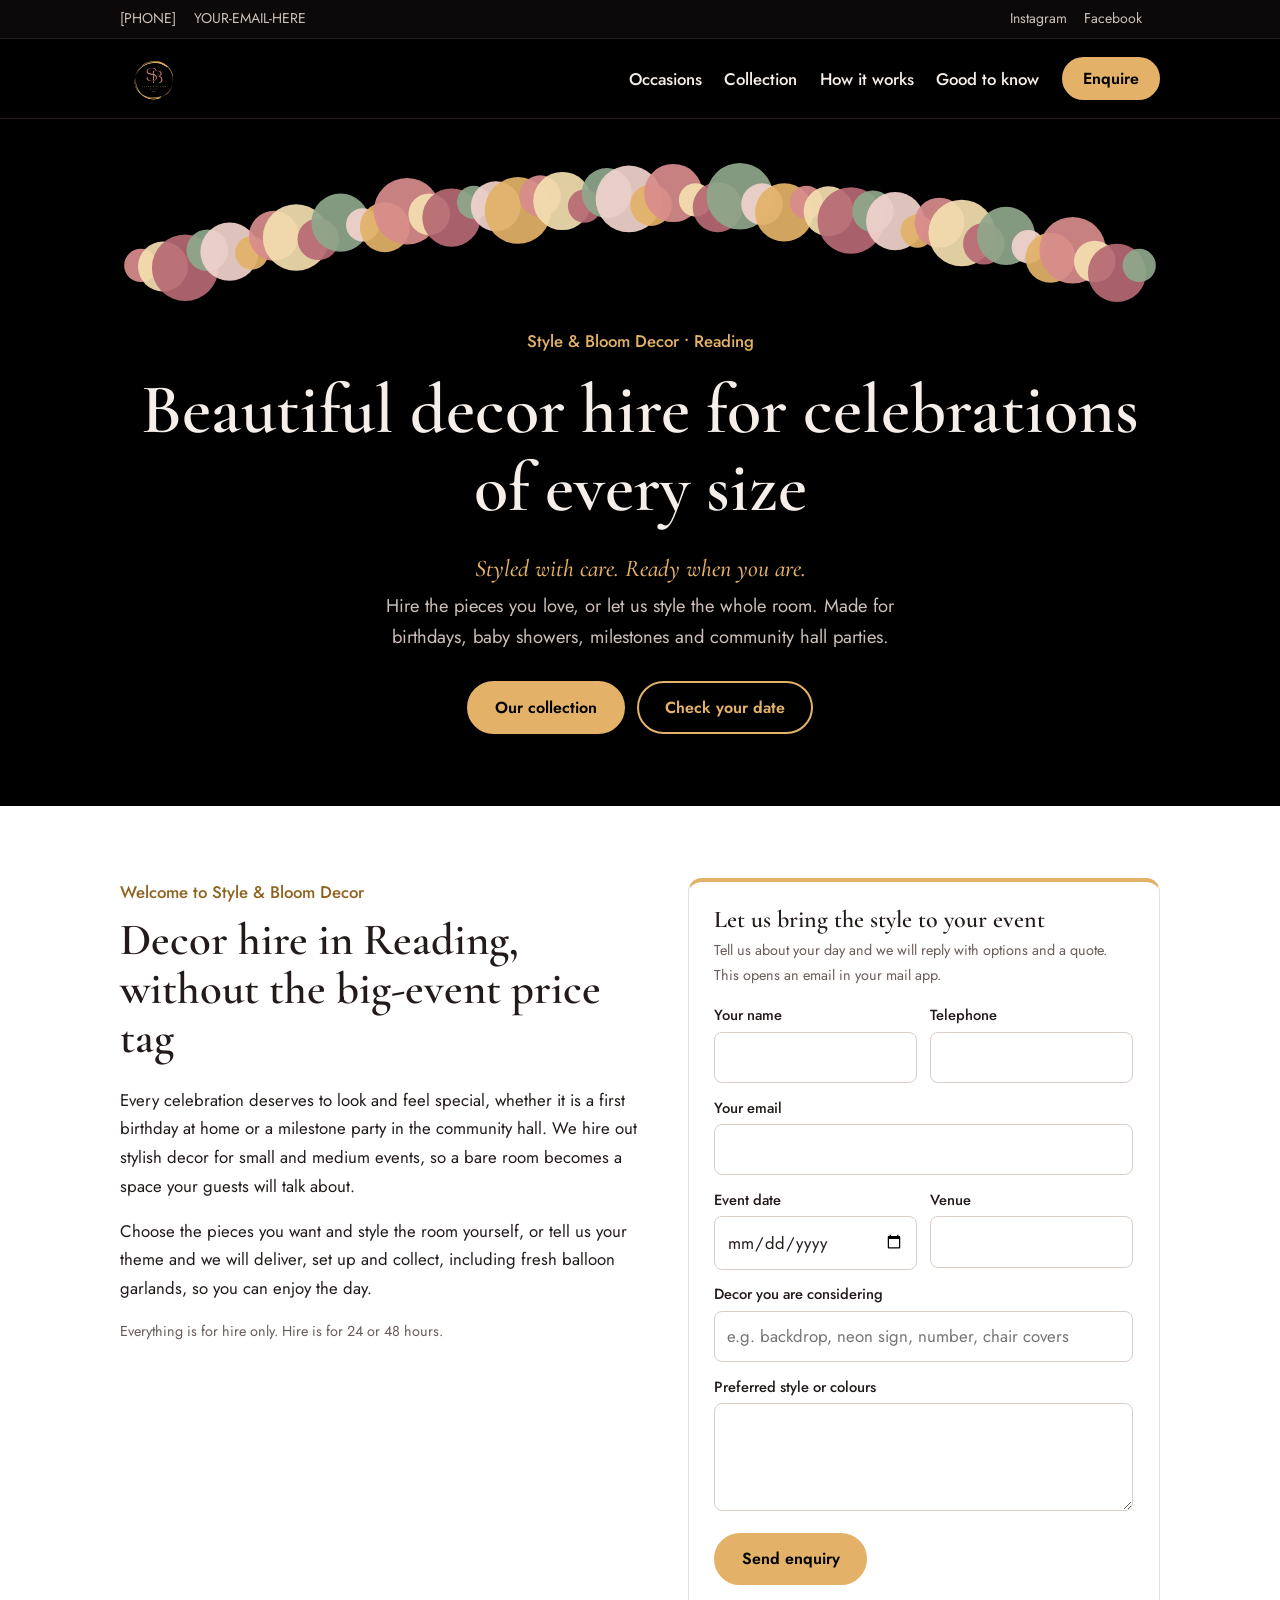
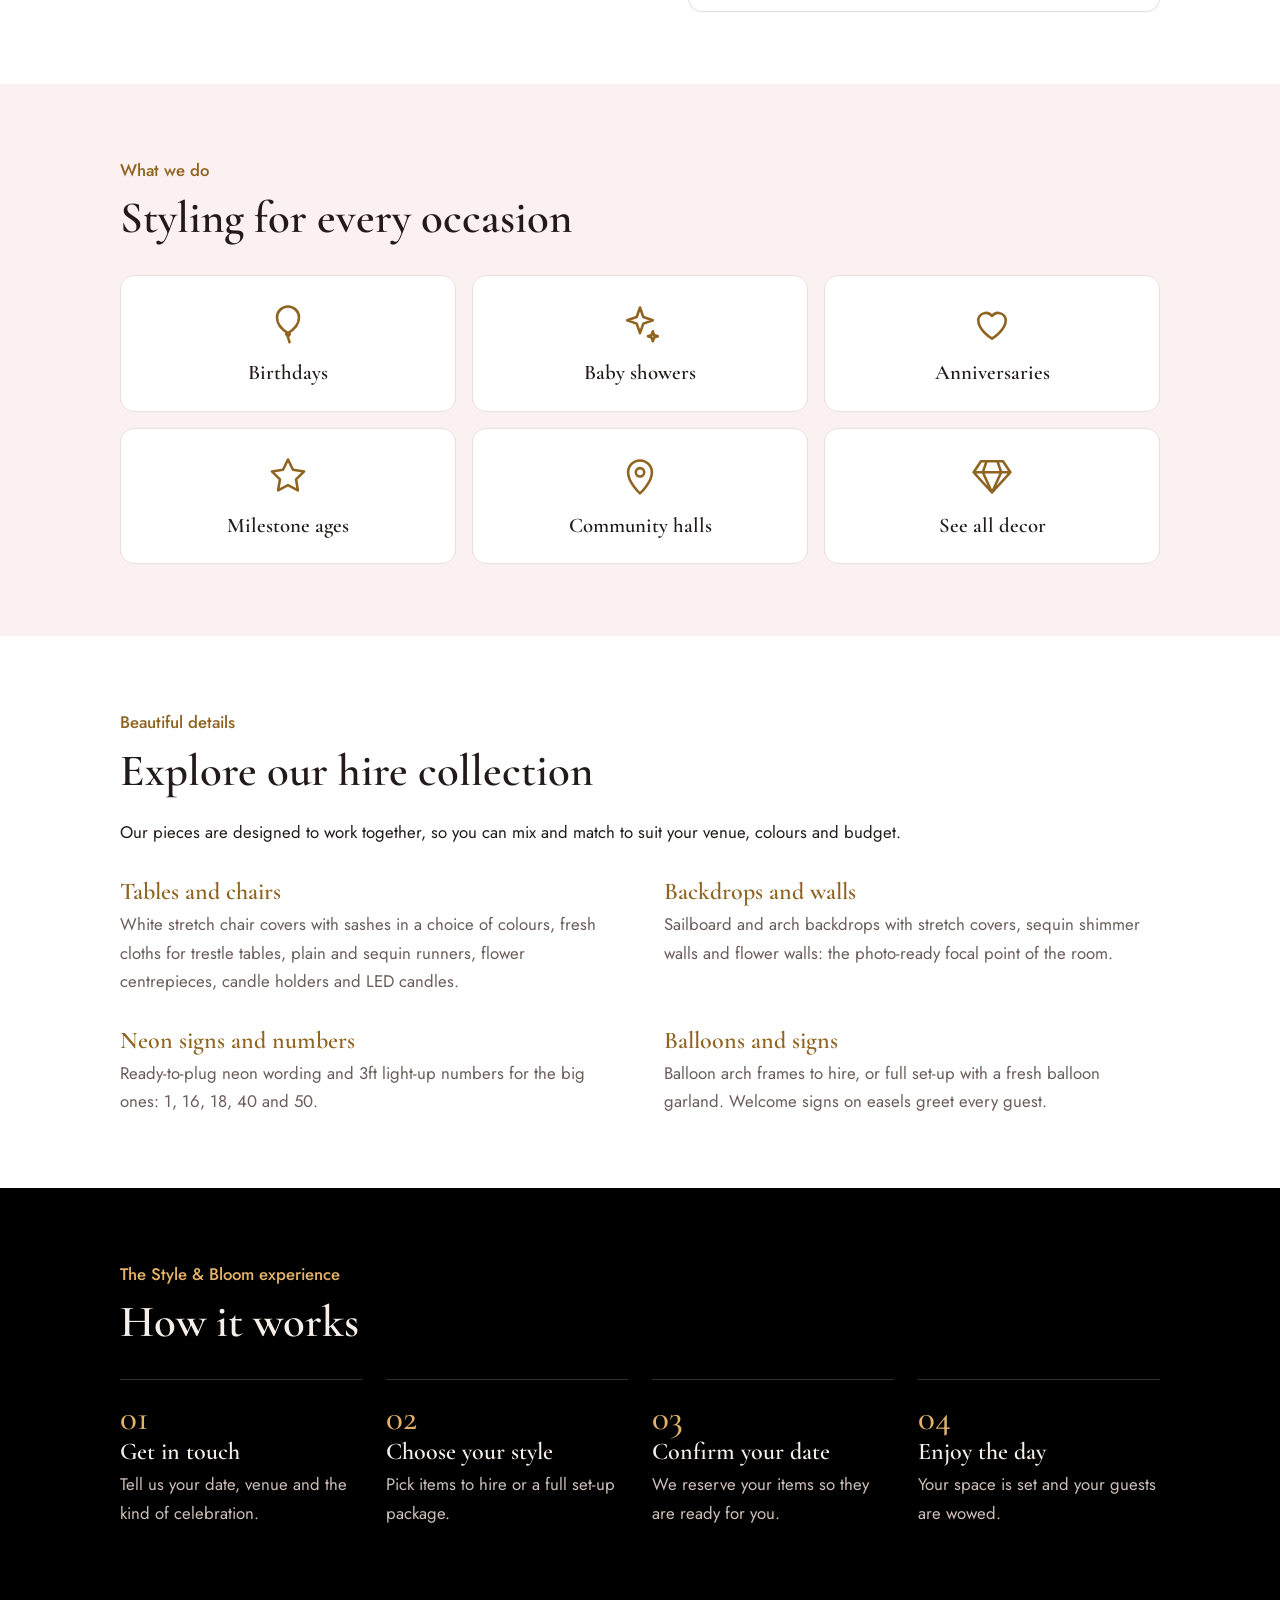
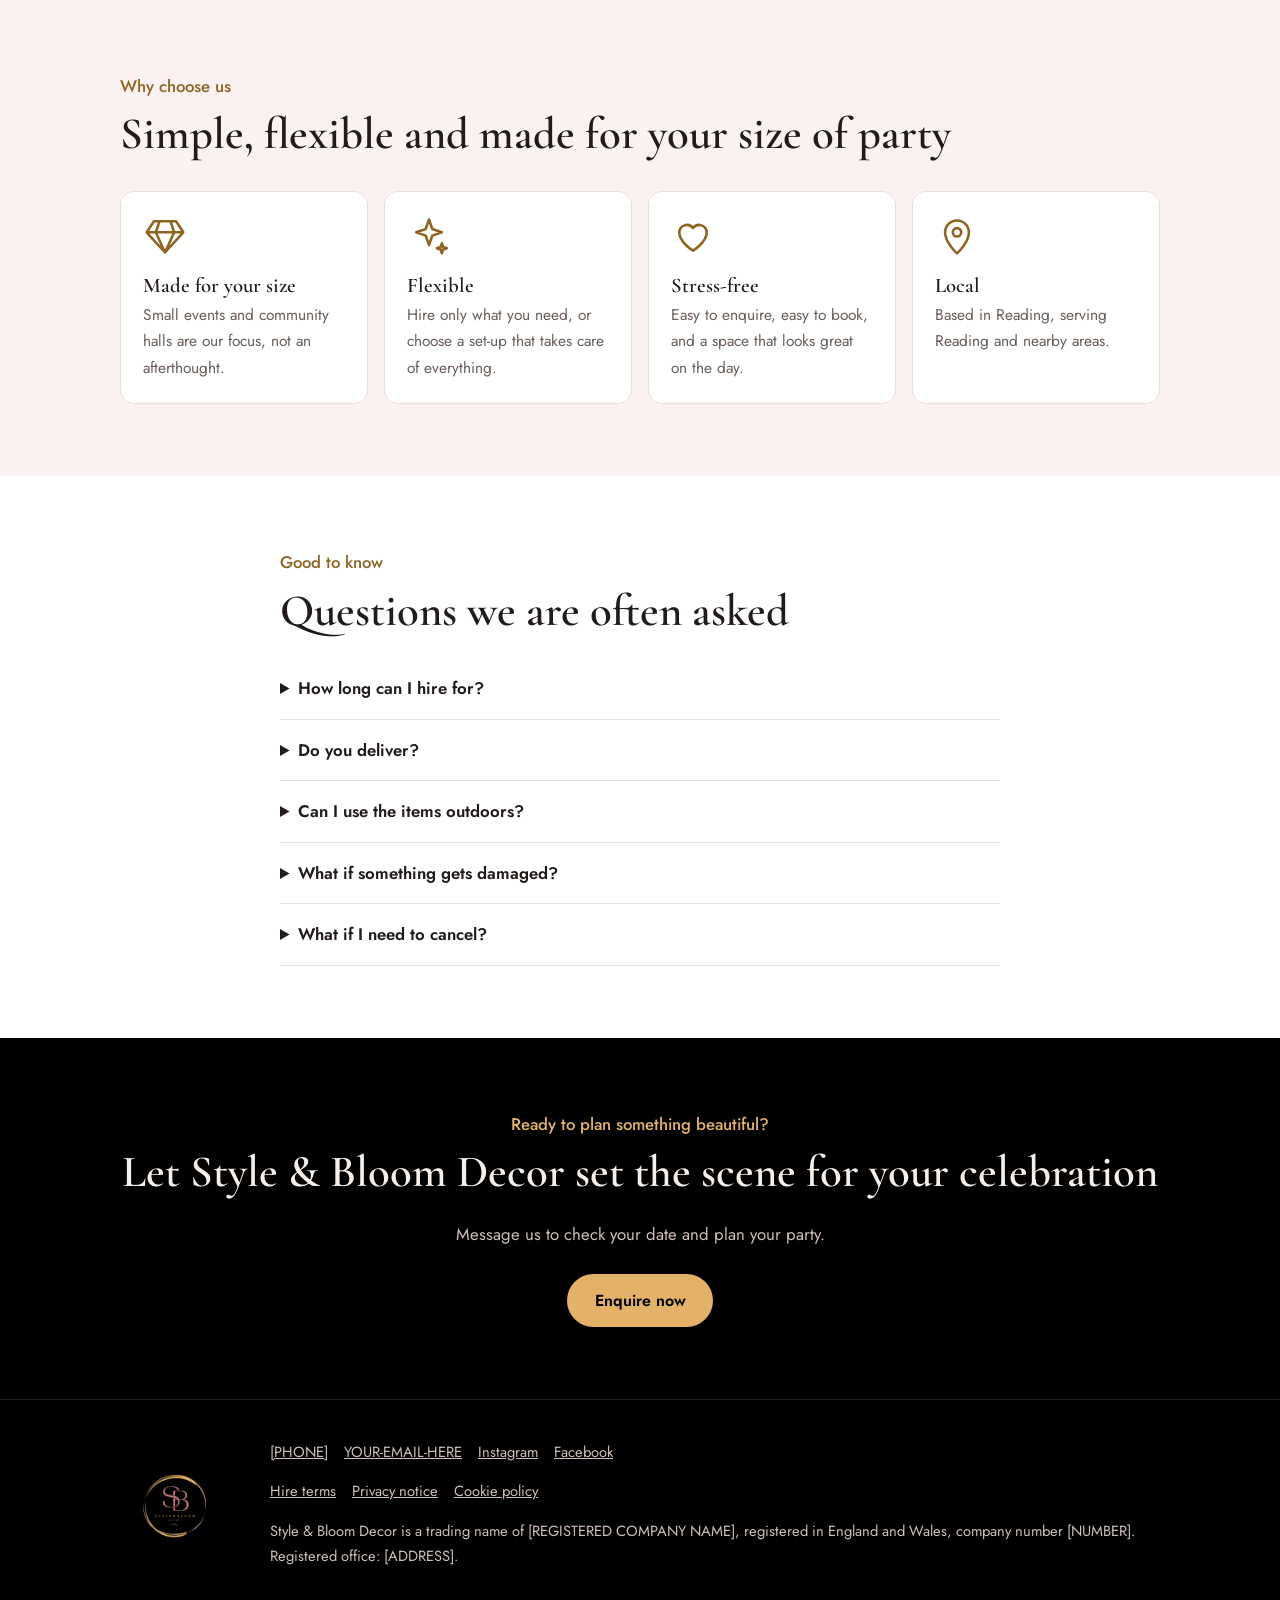
==== indexnew.html @ 62b99e7a "Add files via upload" ====
<!DOCTYPE html>
<html lang="en-GB">
<head>
<meta charset="utf-8">
<meta name="viewport" content="width=device-width, initial-scale=1">
<title>Style &amp; Bloom Decor | Party decor hire in Reading</title>
<meta name="description" content="Style &amp; Bloom Decor: party decor hire and full set-up for birthdays, baby showers, anniversaries, milestones and community hall parties in Reading and nearby.">
<meta property="og:title" content="Style &amp; Bloom Decor">
<meta property="og:image" content="logo.png">
<link rel="icon" type="image/png" href="[data-uri]">
<link rel="preconnect" href="https://fonts.googleapis.com">
<link rel="preconnect" href="https://fonts.gstatic.com" crossorigin>
<link href="https://fonts.googleapis.com/css2?family=Cormorant+Garamond:wght@500;600;700&family=Jost:wght@400;500;600&display=swap" rel="stylesheet">
<style>
:root{--logo:url([data-uri]);--black:#000;--gold:#e3b268;--gold-d:#8f6320;--rose:#d98c8c;--blush:#fbf1f0;--text:#231a1a;--muted:#6b5d5a;--line:#eadfd9;--cream-t:#f6eee8}
*{box-sizing:border-box}
html{scroll-behavior:smooth}
body{margin:0;background:#fff;color:var(--text);font:400 1.05rem/1.7 Jost,system-ui,-apple-system,"Segoe UI",sans-serif}
h1,h2,h3{font-family:"Cormorant Garamond",Georgia,serif;line-height:1.1;margin:0 0 .5em;font-weight:600}
h1{font-size:clamp(2.5rem,7vw,4.4rem)}h2{font-size:clamp(2rem,4.5vw,2.8rem)}h3{font-size:1.5rem}
p{margin:0 0 1em}a{color:inherit}
.wrap{max-width:1080px;margin:0 auto;padding:0 1.25rem}
section{padding:4.5rem 0}
.dark{background:var(--black);color:var(--cream-t)}
.dark p{color:#cdbfb8}
.blush{background:var(--blush)}
.eyebrow{display:block;color:var(--gold-d);font-weight:500;margin-bottom:.6rem}
.dark .eyebrow{color:var(--gold)}
.mark{display:block;background:var(--logo) center/contain no-repeat}
/* top bar and header */
.bar{background:#0b0909;color:#cdbfb8;font-size:.88rem;padding:.45rem 0;border-bottom:1px solid #241c1b}
.bar .wrap{display:flex;justify-content:space-between;gap:1rem;flex-wrap:wrap}
.bar a{text-decoration:none;margin-right:1.1rem}.bar a:hover{color:var(--gold)}
header.site{background:#000;position:sticky;top:0;z-index:20;border-bottom:1px solid #241c1b}
header.site .wrap{display:flex;justify-content:space-between;align-items:center;padding-top:.35rem;padding-bottom:.35rem}
.mark.sm{width:68px;height:68px}
nav{display:flex;align-items:center;gap:1.4rem}
nav a{color:var(--cream-t);text-decoration:none;font-weight:500}nav a:hover{color:var(--gold)}
.btn{display:inline-block;padding:.8rem 1.6rem;border-radius:999px;background:var(--gold);color:#000;font-weight:600;text-decoration:none;border:2px solid var(--gold);cursor:pointer;font:600 1rem Jost,sans-serif}
.btn.alt{background:transparent;color:var(--gold)}
.light .btn{background:#000;border-color:#000;color:var(--gold)}
nav .btn{padding:.5rem 1.2rem}
@media(max-width:820px){nav a:not(.btn){display:none}}
/* hero */
.hero{text-align:center;padding:2rem 0 4.5rem}
#garland{display:block;width:100%;height:auto;max-width:1080px;margin:0 auto}
.hero h1{max-width:15em;margin:1rem auto .4em}
.hero .tag{font:italic 500 1.5rem "Cormorant Garamond",serif;color:var(--gold);margin-bottom:.4rem}
.hero p.lead{max-width:36rem;margin:0 auto 1.8rem;font-size:1.15rem}
.btns{display:flex;gap:.8rem;justify-content:center;flex-wrap:wrap}
/* welcome + form */
.split{display:grid;grid-template-columns:1.1fr 1fr;gap:3rem;align-items:start}
.formcard{background:#fff;border:1px solid var(--line);border-top:4px solid var(--gold);border-radius:14px;padding:1.6rem}
.formcard h3{margin-bottom:.2em}
form{display:grid;gap:.8rem;grid-template-columns:1fr 1fr;margin-top:1rem}
form .full{grid-column:1/-1}
label{display:block;font-weight:500;font-size:.92rem;margin-bottom:.2rem}
input,select,textarea{width:100%;padding:.65rem .75rem;border:1px solid #d9cdc7;border-radius:8px;background:#fff;color:var(--text);font:inherit}
input:focus,select:focus,textarea:focus,.btn:focus-visible,summary:focus-visible,a:focus-visible{outline:3px solid var(--gold-d);outline-offset:2px}
.note{color:var(--muted);font-size:.9rem}
/* icon grids */
.icons{display:grid;grid-template-columns:repeat(3,1fr);gap:1rem;margin-top:2rem}
.tile{text-align:center;background:#fff;border:1px solid var(--line);border-radius:14px;padding:1.6rem 1rem;text-decoration:none}
.tile svg,.why svg{width:44px;height:44px;fill:none;stroke:var(--gold-d);stroke-width:1.4;stroke-linecap:round;stroke-linejoin:round;margin-bottom:.5rem}
.tile h3{margin:0;font-size:1.3rem}
.cols{display:grid;grid-template-columns:repeat(2,1fr);gap:2rem 3rem;margin-top:2rem}
.cols h3{color:var(--gold-d);margin-bottom:.2em}.cols p{margin:0;color:var(--muted)}
/* process */
.steps{list-style:none;margin:2rem 0 0;padding:0;display:grid;grid-template-columns:repeat(4,1fr);gap:1.5rem}
.steps li{border-top:1px solid #3a2e2c;padding-top:1rem}
.steps b{display:block;font:500 2.2rem "Cormorant Garamond",serif;color:var(--gold)}
.steps h3{color:var(--cream-t);margin-bottom:.2em}.steps p{margin:0}
/* why */
.whyg{display:grid;grid-template-columns:repeat(4,1fr);gap:1rem;margin-top:2rem}
.why{background:#fff;border:1px solid var(--line);border-radius:14px;padding:1.4rem}
.why h3{font-size:1.3rem;margin-bottom:.2em}.why p{margin:0;color:var(--muted);font-size:.97rem}
/* faq */
details{border-bottom:1px solid var(--line);padding:1rem 0}summary{font-weight:600;cursor:pointer}details p{margin:.6rem 0 0;color:var(--muted)}
/* cta + footer */
.cta{text-align:center}.cta p{max-width:34rem;margin:0 auto 1.6rem}
footer{background:#000;color:#cdbfb8;border-top:1px solid #241c1b;padding:2.5rem 0;font-size:.92rem}
footer .wrap{display:grid;grid-template-columns:auto 1fr;gap:1.5rem 2.5rem;align-items:center}
.mark.ft{width:110px;height:110px}
footer a{margin-right:1rem}
@media(max-width:860px){.split{grid-template-columns:1fr}.icons{grid-template-columns:1fr 1fr}.whyg,.steps{grid-template-columns:1fr 1fr}.cols{grid-template-columns:1fr}}
@media(max-width:520px){.icons,.whyg,.steps,form{grid-template-columns:1fr}footer .wrap{grid-template-columns:1fr}}
</style>
</head>
<body>
<svg width="0" height="0" style="position:absolute" aria-hidden="true"><defs>
<symbol id="i-balloon" viewBox="0 0 24 24"><path d="M12 2.5c-3.4 0-6 2.6-6 6 0 3.8 3 6.7 6 8.5 3-1.8 6-4.7 6-8.5 0-3.4-2.6-6-6-6z"/><path d="M11 17.5l1 1.5 1-1.5M12 19c0 1.2.8 2 .8 3"/></symbol>
<symbol id="i-heart" viewBox="0 0 24 24"><path d="M12 20s-7.5-4.5-7.5-10A4.2 4.2 0 0 1 12 7.6 4.2 4.2 0 0 1 19.5 10c0 5.5-7.5 10-7.5 10z"/></symbol>
<symbol id="i-star" viewBox="0 0 24 24"><path d="M12 3l2.7 5.6 6.1.9-4.4 4.3 1 6.1L12 17l-5.4 2.9 1-6.1-4.4-4.3 6.1-.9z"/></symbol>
<symbol id="i-spark" viewBox="0 0 24 24"><path d="M12 3l1.8 5.2L19 10l-5.2 1.8L12 17l-1.8-5.2L5 10l5.2-1.8zM19 16l.7 2 2 .7-2 .7-.7 2-.7-2-2-.7 2-.7z"/></symbol>
<symbol id="i-pin" viewBox="0 0 24 24"><path d="M12 21.5s-6.5-5.8-6.5-11.5a6.5 6.5 0 0 1 13 0c0 5.700-6.500 11.500-6.500 11.500z"/><circle cx="12" cy="10" r="2.3"/></symbol>
<symbol id="i-gem" viewBox="0 0 24 24"><path d="M6 4h12l4 6-10 11L2 10zM2 10h20M9 4l-2 6 5 11 5-11-2-6"/></symbol>
</defs></svg>

<div class="bar"><div class="wrap"><span><a href="tel:PHONE-HERE">[PHONE]</a><a href="mailto:YOUR-EMAIL-HERE">YOUR-EMAIL-HERE</a></span><span><a href="#">Instagram</a><a href="#">Facebook</a></span></div></div>
<header class="site"><div class="wrap">
<a class="mark sm" href="#" aria-label="Style &amp; Bloom Decor home"></a>
<nav><a href="#occasions">Occasions</a><a href="#collection">Collection</a><a href="#how">How it works</a><a href="#faq">Good to know</a><a class="btn" href="#enquire">Enquire</a></nav>
</div></header>

<main>
<section class="dark hero"><div class="wrap">
<svg id="garland" viewBox="0 0 1000 150" role="img" aria-label="A garland of balloons in rose, gold and sage"></svg>
<span class="eyebrow" style="margin-top:1.2rem">Style &amp; Bloom Decor &bull; Reading</span>
<h1>Beautiful decor hire for celebrations of every size</h1>
<p class="tag">Styled with care. Ready when you are.</p>
<p class="lead">Hire the pieces you love, or let us style the whole room. Made for birthdays, baby showers, milestones and community hall parties.</p>
<div class="btns"><a class="btn" href="#collection">Our collection</a><a class="btn alt" href="#enquire">Check your date</a></div>
</div></section>

<section><div class="wrap split">
<div>
<span class="eyebrow">Welcome to Style &amp; Bloom Decor</span>
<h2>Decor hire in Reading, without the big-event price tag</h2>
<p>Every celebration deserves to look and feel special, whether it is a first birthday at home or a milestone party in the community hall. We hire out stylish decor for small and medium events, so a bare room becomes a space your guests will talk about.</p>
<p>Choose the pieces you want and style the room yourself, or tell us your theme and we will deliver, set up and collect, including fresh balloon garlands, so you can enjoy the day.</p>
<p class="note">Everything is for hire only. Hire is for 24 or 48 hours.</p>
</div>
<div class="formcard" id="enquire">
<h3>Let us bring the style to your event</h3>
<p class="note" style="margin:0">Tell us about your day and we will reply with options and a quote. This opens an email in your mail app.</p>
<form id="enq">
<div><label for="name">Your name</label><input id="name" required autocomplete="name"></div>
<div><label for="phone">Telephone</label><input id="phone" type="tel" autocomplete="tel"></div>
<div class="full"><label for="mail">Your email</label><input id="mail" type="email" autocomplete="email"></div>
<div><label for="date">Event date</label><input id="date" type="date" required></div>
<div><label for="venue">Venue</label><input id="venue" required></div>
<div class="full"><label for="decor">Decor you are considering</label><input id="decor" placeholder="e.g. backdrop, neon sign, number, chair covers"></div>
<div class="full"><label for="msg">Preferred style or colours</label><textarea id="msg" rows="3"></textarea></div>
<div class="full"><button class="btn" type="submit">Send enquiry</button></div>
</form>
</div>
</div></section>

<section class="blush" id="occasions"><div class="wrap">
<span class="eyebrow">What we do</span>
<h2>Styling for every occasion</h2>
<div class="icons">
<div class="tile"><svg><use href="#i-balloon"/></svg><h3>Birthdays</h3></div>
<div class="tile"><svg><use href="#i-spark"/></svg><h3>Baby showers</h3></div>
<div class="tile"><svg><use href="#i-heart"/></svg><h3>Anniversaries</h3></div>
<div class="tile"><svg><use href="#i-star"/></svg><h3>Milestone ages</h3></div>
<div class="tile"><svg><use href="#i-pin"/></svg><h3>Community halls</h3></div>
<a class="tile" href="#collection"><svg><use href="#i-gem"/></svg><h3>See all decor</h3></a>
</div>
</div></section>

<section id="collection"><div class="wrap">
<span class="eyebrow">Beautiful details</span>
<h2>Explore our hire collection</h2>
<p>Our pieces are designed to work together, so you can mix and match to suit your venue, colours and budget.</p>
<div class="cols">
<div><h3>Tables and chairs</h3><p>White stretch chair covers with sashes in a choice of colours, fresh cloths for trestle tables, plain and sequin runners, flower centrepieces, candle holders and LED candles.</p></div>
<div><h3>Backdrops and walls</h3><p>Sailboard and arch backdrops with stretch covers, sequin shimmer walls and flower walls: the photo-ready focal point of the room.</p></div>
<div><h3>Neon signs and numbers</h3><p>Ready-to-plug neon wording and 3ft light-up numbers for the big ones: 1, 16, 18, 40 and 50.</p></div>
<div><h3>Balloons and signs</h3><p>Balloon arch frames to hire, or full set-up with a fresh balloon garland. Welcome signs on easels greet every guest.</p></div>
</div>
</div></section>

<section class="dark" id="how"><div class="wrap">
<span class="eyebrow">The Style &amp; Bloom experience</span>
<h2>How it works</h2>
<ol class="steps">
<li><b>01</b><h3>Get in touch</h3><p>Tell us your date, venue and the kind of celebration.</p></li>
<li><b>02</b><h3>Choose your style</h3><p>Pick items to hire or a full set-up package.</p></li>
<li><b>03</b><h3>Confirm your date</h3><p>We reserve your items so they are ready for you.</p></li>
<li><b>04</b><h3>Enjoy the day</h3><p>Your space is set and your guests are wowed.</p></li>
</ol>
</div></section>

<!-- GALLERY: add your photos to the repository (for example images/setup1.jpg) then remove these comment marks.
<section id="gallery"><div class="wrap"><span class="eyebrow">Our work</span><h2>Recent setups</h2>
<div class="icons"><img src="images/setup1.jpg" alt="Describe the setup"><img src="images/setup2.jpg" alt="Describe the setup"><img src="images/setup3.jpg" alt="Describe the setup"></div></div></section>
-->

<section class="blush"><div class="wrap">
<span class="eyebrow">Why choose us</span>
<h2>Simple, flexible and made for your size of party</h2>
<div class="whyg">
<div class="why"><svg><use href="#i-gem"/></svg><h3>Made for your size</h3><p>Small events and community halls are our focus, not an afterthought.</p></div>
<div class="why"><svg><use href="#i-spark"/></svg><h3>Flexible</h3><p>Hire only what you need, or choose a set-up that takes care of everything.</p></div>
<div class="why"><svg><use href="#i-heart"/></svg><h3>Stress-free</h3><p>Easy to enquire, easy to book, and a space that looks great on the day.</p></div>
<div class="why"><svg><use href="#i-pin"/></svg><h3>Local</h3><p>Based in Reading, serving Reading and nearby areas.</p></div>
</div>
</div></section>

<section id="faq"><div class="wrap" style="max-width:760px">
<span class="eyebrow">Good to know</span>
<h2>Questions we are often asked</h2>
<details><summary>How long can I hire for?</summary><p>Hire is for 24 or 48 hours. Your quote shows the exact collection and return times.</p></details>
<details><summary>Do you deliver?</summary><p>Yes, in Reading and nearby areas. A delivery fee applies and is shown in your quote.</p></details>
<details><summary>Can I use the items outdoors?</summary><p>Only if we have agreed it in writing. Electrical items such as neon signs and light-up numbers are for indoor use.</p></details>
<details><summary>What if something gets damaged?</summary><p>Normal wear and tear is fine. We take a refundable deposit and check everything when it comes back.</p></details>
<details><summary>What if I need to cancel?</summary><p>Our hire agreement sets out the charges, which depend on how far ahead of your event you cancel.</p></details>
</div></section>

<section class="dark cta"><div class="wrap">
<span class="eyebrow">Ready to plan something beautiful?</span>
<h2>Let Style &amp; Bloom Decor set the scene for your celebration</h2>
<p>Message us to check your date and plan your party.</p>
<a class="btn" href="#enquire">Enquire now</a>
</div></section>
</main>

<footer><div class="wrap">
<div class="mark ft" role="img" aria-label="Style &amp; Bloom Decor logo"></div>
<div>
<p><a href="tel:PHONE-HERE">[PHONE]</a><a href="mailto:YOUR-EMAIL-HERE">YOUR-EMAIL-HERE</a><a href="#">Instagram</a><a href="#">Facebook</a></p>
<p><a href="#">Hire terms</a><a href="#">Privacy notice</a><a href="#">Cookie policy</a></p>
<p style="margin:0">Style &amp; Bloom Decor is a trading name of [REGISTERED COMPANY NAME], registered in England and Wales, company number [NUMBER]. Registered office: [ADDRESS].</p>
</div>
</div></footer>

<script>
// 1. Replace this with your business email address.
var EMAIL = "YOUR-EMAIL-HERE";
// 2. Balloon garland in the logo's rose and gold.
(function(){
  var svg=document.getElementById("garland"),ns="http://www.w3.org/2000/svg";
  var cols=["#d98c8c","#e3b268","#f1d3cc","#8fa88b","#b76a74","#f3dfb0"],n=46,i,c,x,y,r;
  for(i=0;i<n;i++){
    x=20+i*(960/(n-1)); y=110-Math.sin(i/(n-1)*Math.PI)*70; r=16+((i*7)%5)*4;
    c=document.createElementNS(ns,"circle");
    c.setAttribute("cx",x);c.setAttribute("cy",y+((i%3)*6));c.setAttribute("r",r);
    c.setAttribute("fill",cols[(i*5)%cols.length]);c.setAttribute("opacity",".92");
    svg.appendChild(c);
  }
})();
// 3. Enquiry form opens the visitor's email app with the details filled in.
document.getElementById("enq").addEventListener("submit",function(e){
  e.preventDefault();
  var v=function(id){return document.getElementById(id).value.trim();};
  var body="Name: "+v("name")+"\nTelephone: "+v("phone")+"\nEmail: "+v("mail")+"\nEvent date: "+v("date")+"\nVenue: "+v("venue")+"\nDecor considering: "+v("decor")+"\n\nStyle / colours: "+v("msg");
  window.location.href="mailto:"+EMAIL+"?subject="+encodeURIComponent("Enquiry for "+v("date")+" from "+v("name"))+"&body="+encodeURIComponent(body);
});
</script>
</body>
</html>
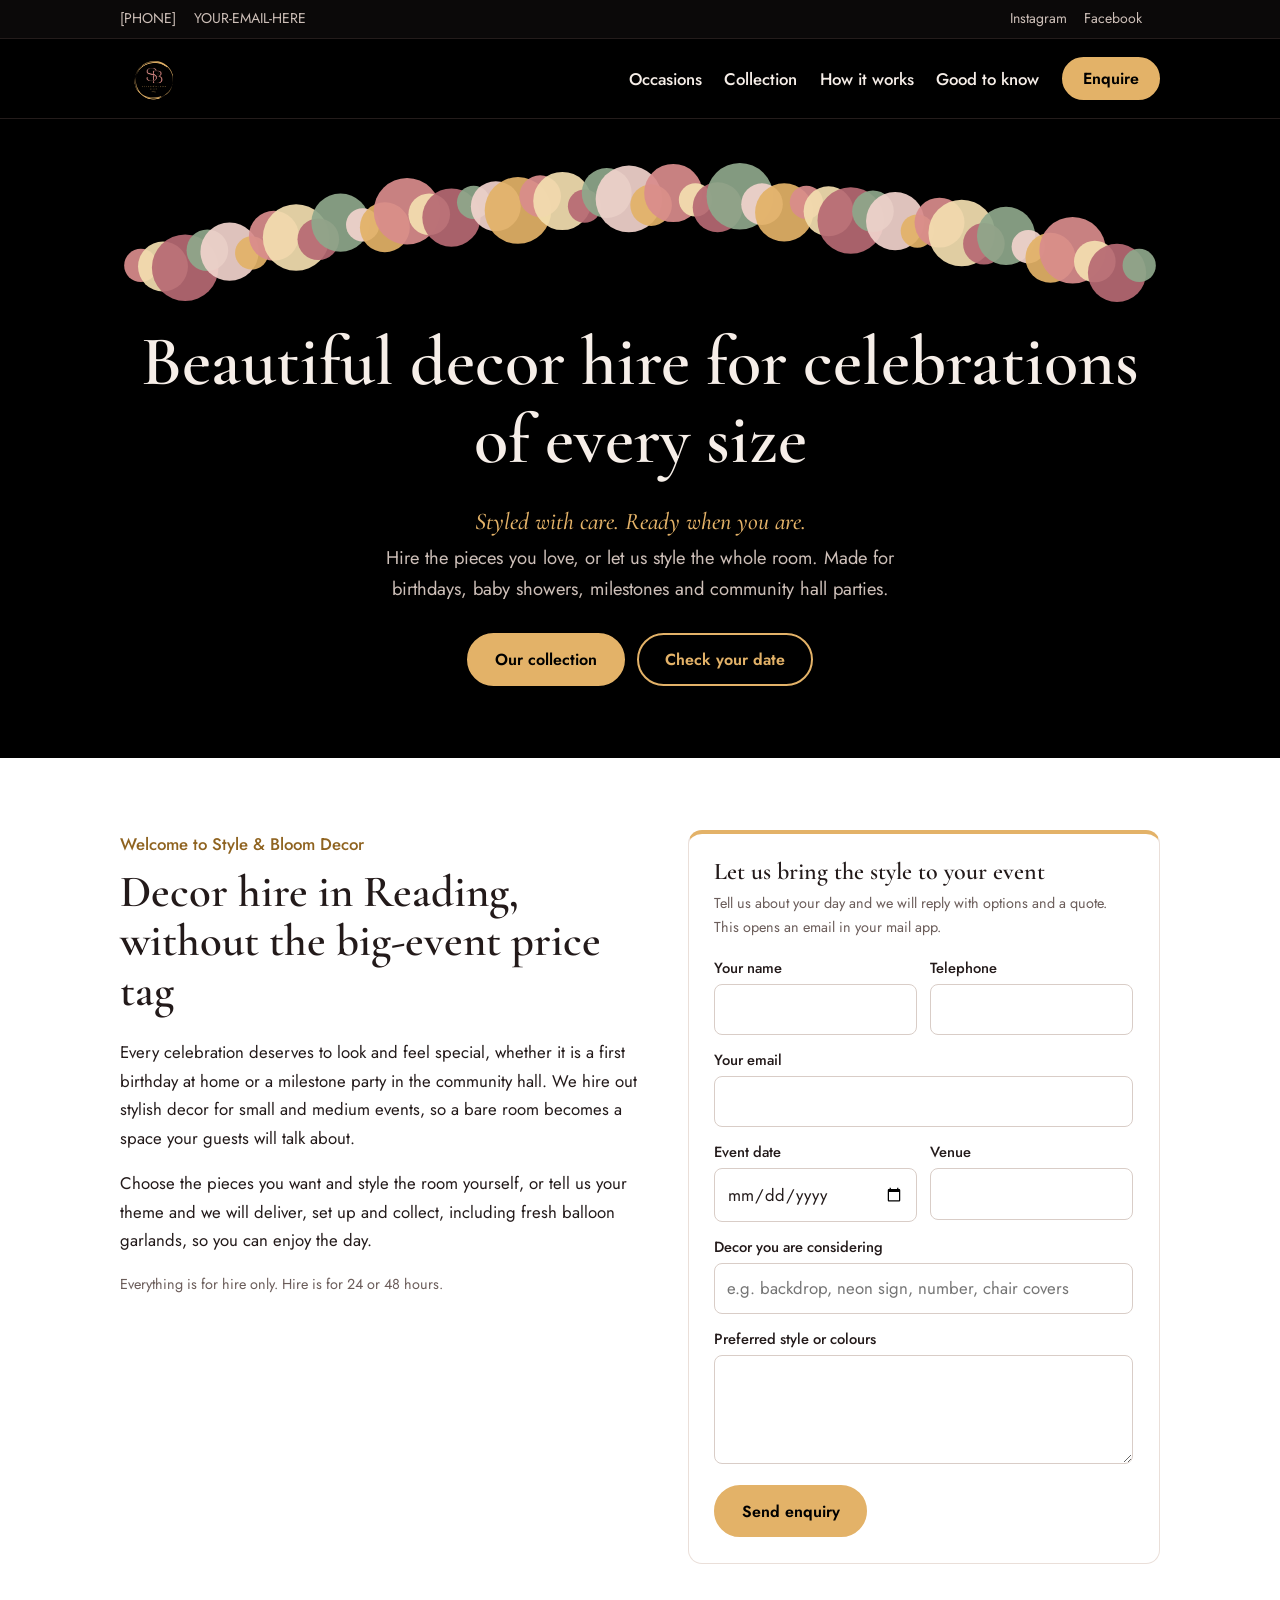
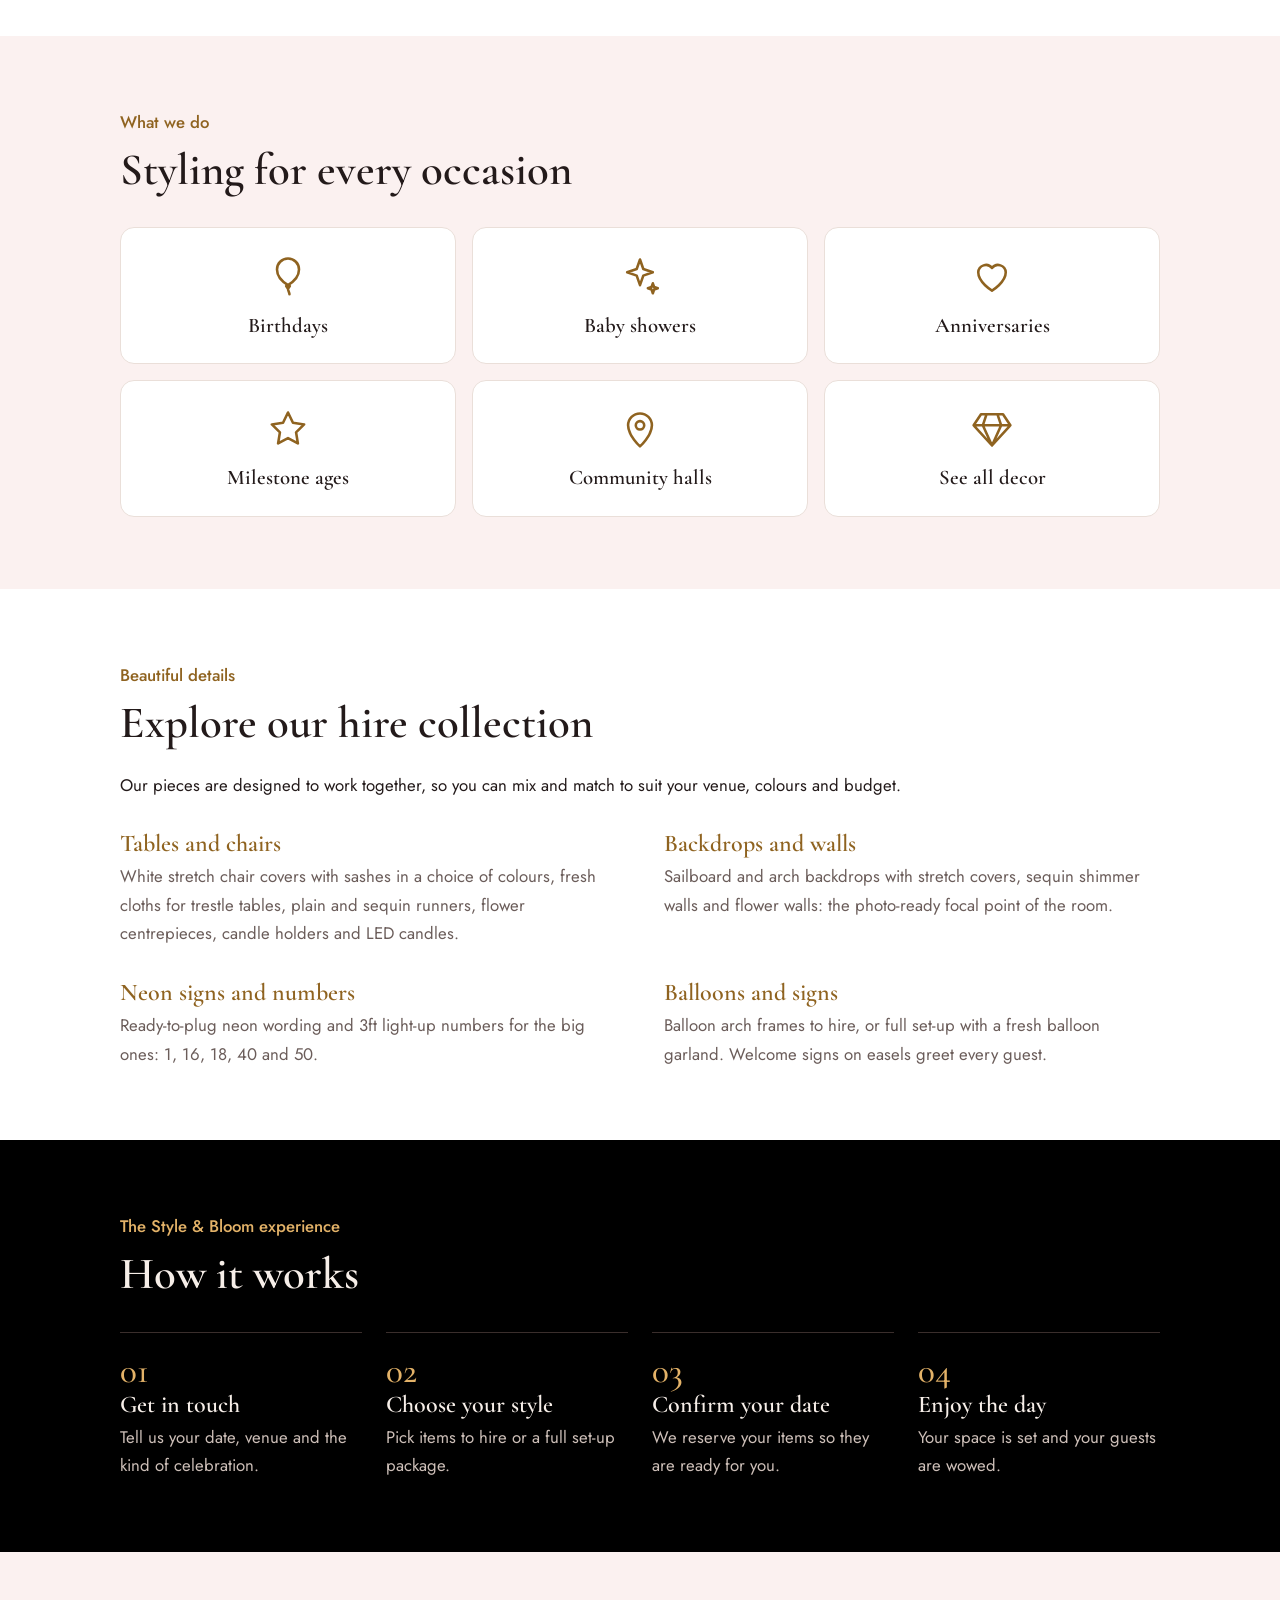
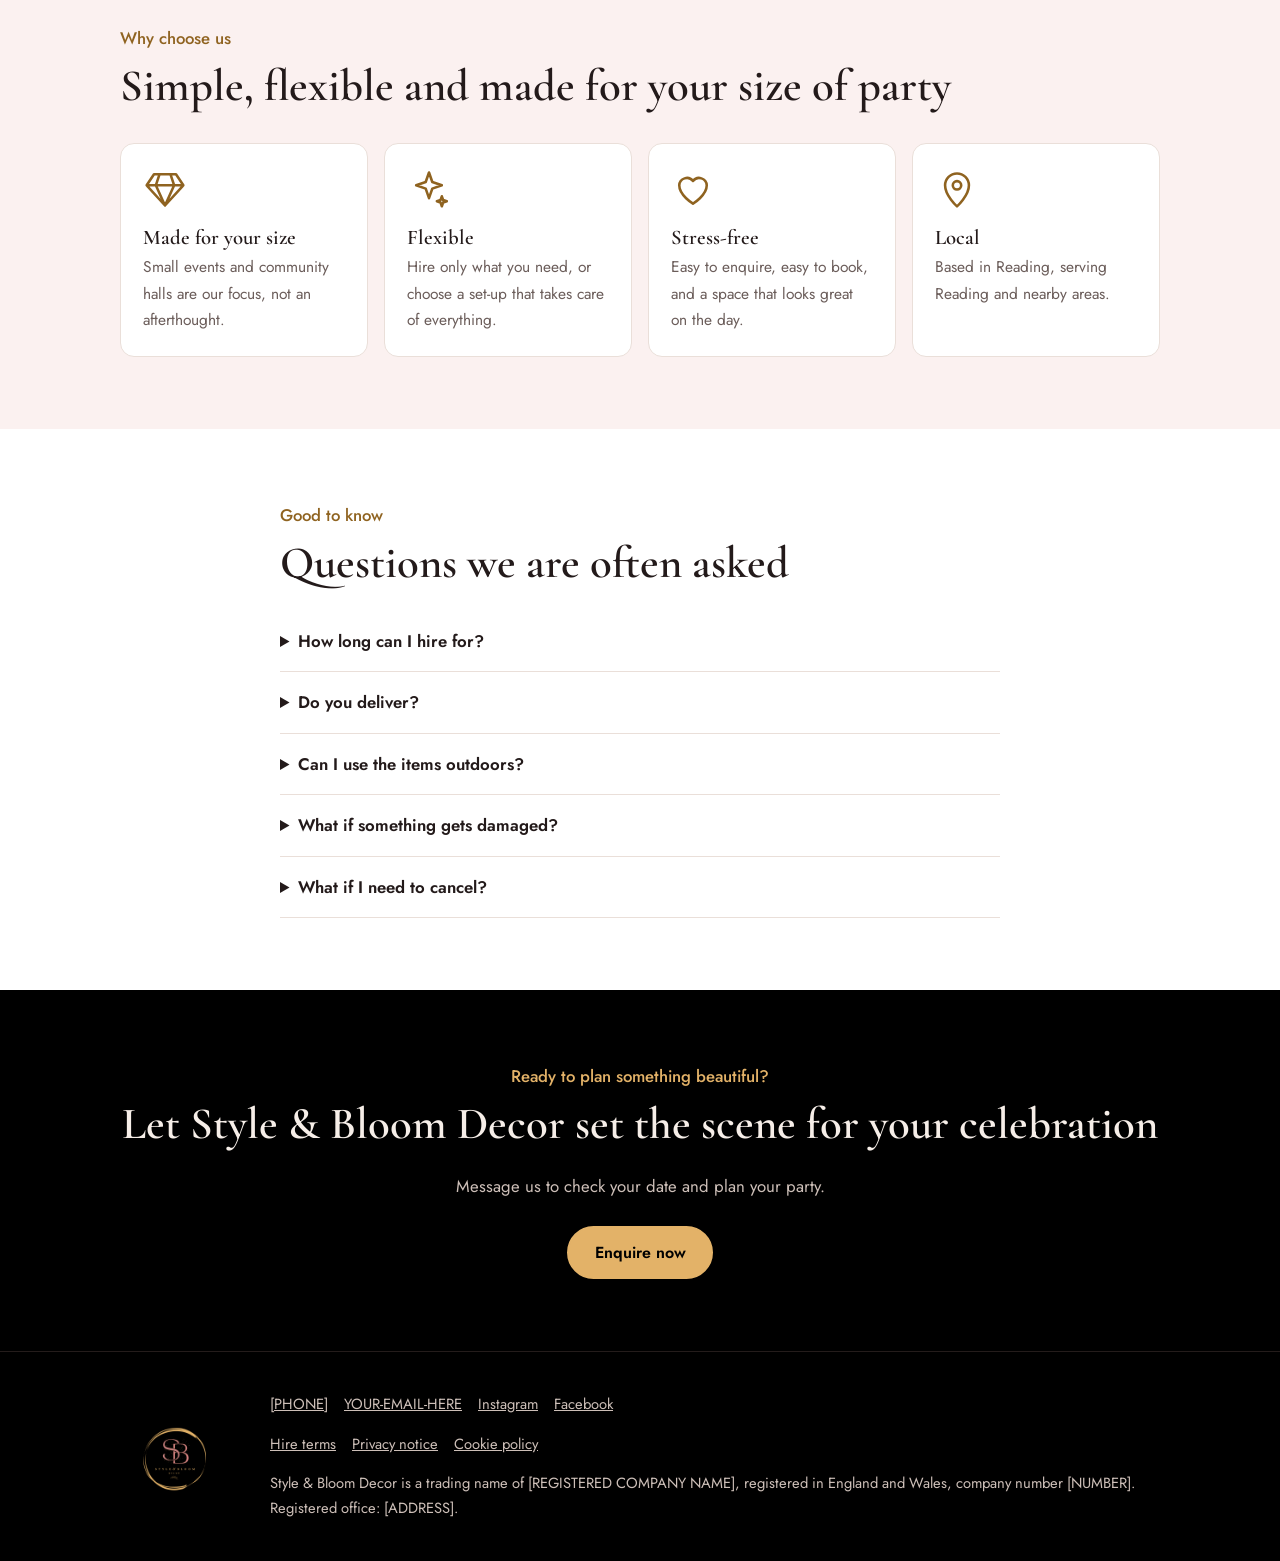
==== commit c1bd4c5c: "Update indexnew.html" ====
--- a/indexnew.html
+++ b/indexnew.html
@@ -105,7 +105,7 @@
 <main>
 <section class="dark hero"><div class="wrap">
 <svg id="garland" viewBox="0 0 1000 150" role="img" aria-label="A garland of balloons in rose, gold and sage"></svg>
-<span class="eyebrow" style="margin-top:1.2rem">Style &amp; Bloom Decor &bull; Reading</span>
+<title>Style &amp; Bloom Decor | Party decor hire in Reading</title>
 <h1>Beautiful decor hire for celebrations of every size</h1>
 <p class="tag">Styled with care. Ready when you are.</p>
 <p class="lead">Hire the pieces you love, or let us style the whole room. Made for birthdays, baby showers, milestones and community hall parties.</p>
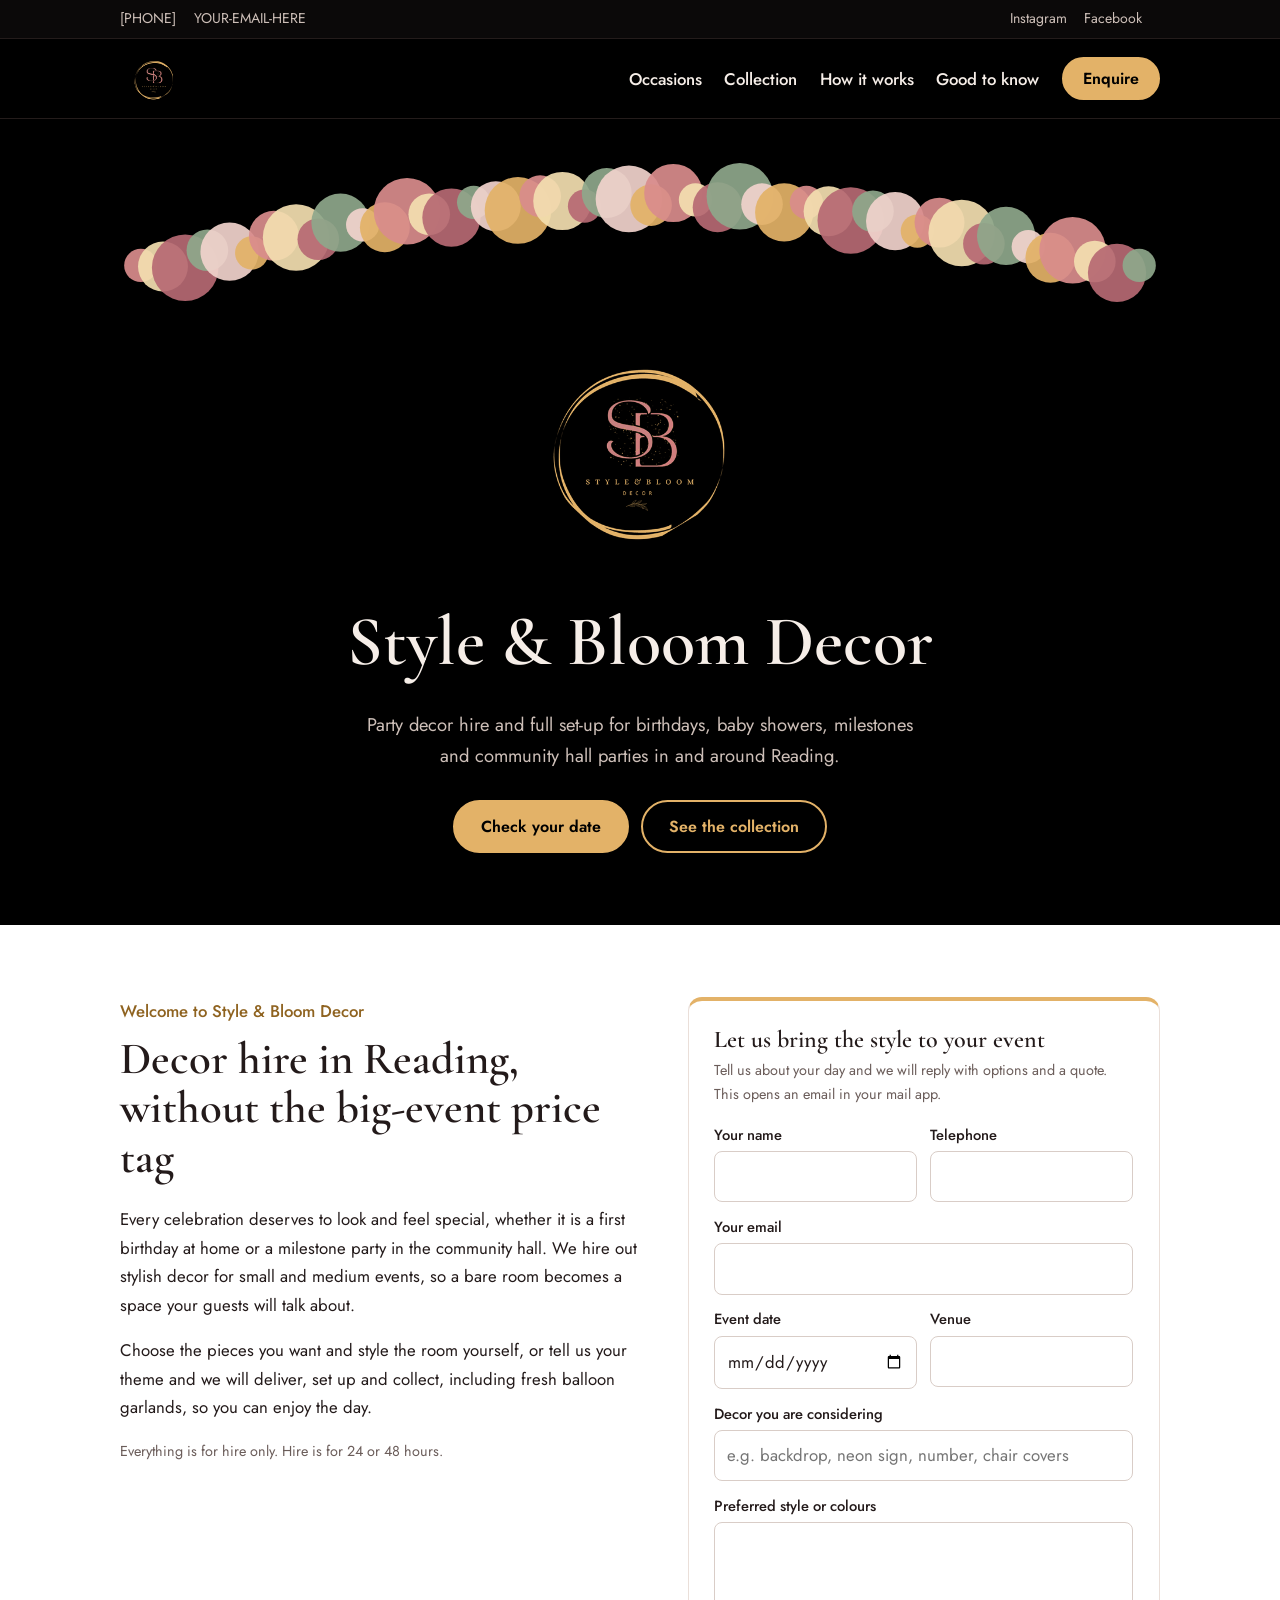
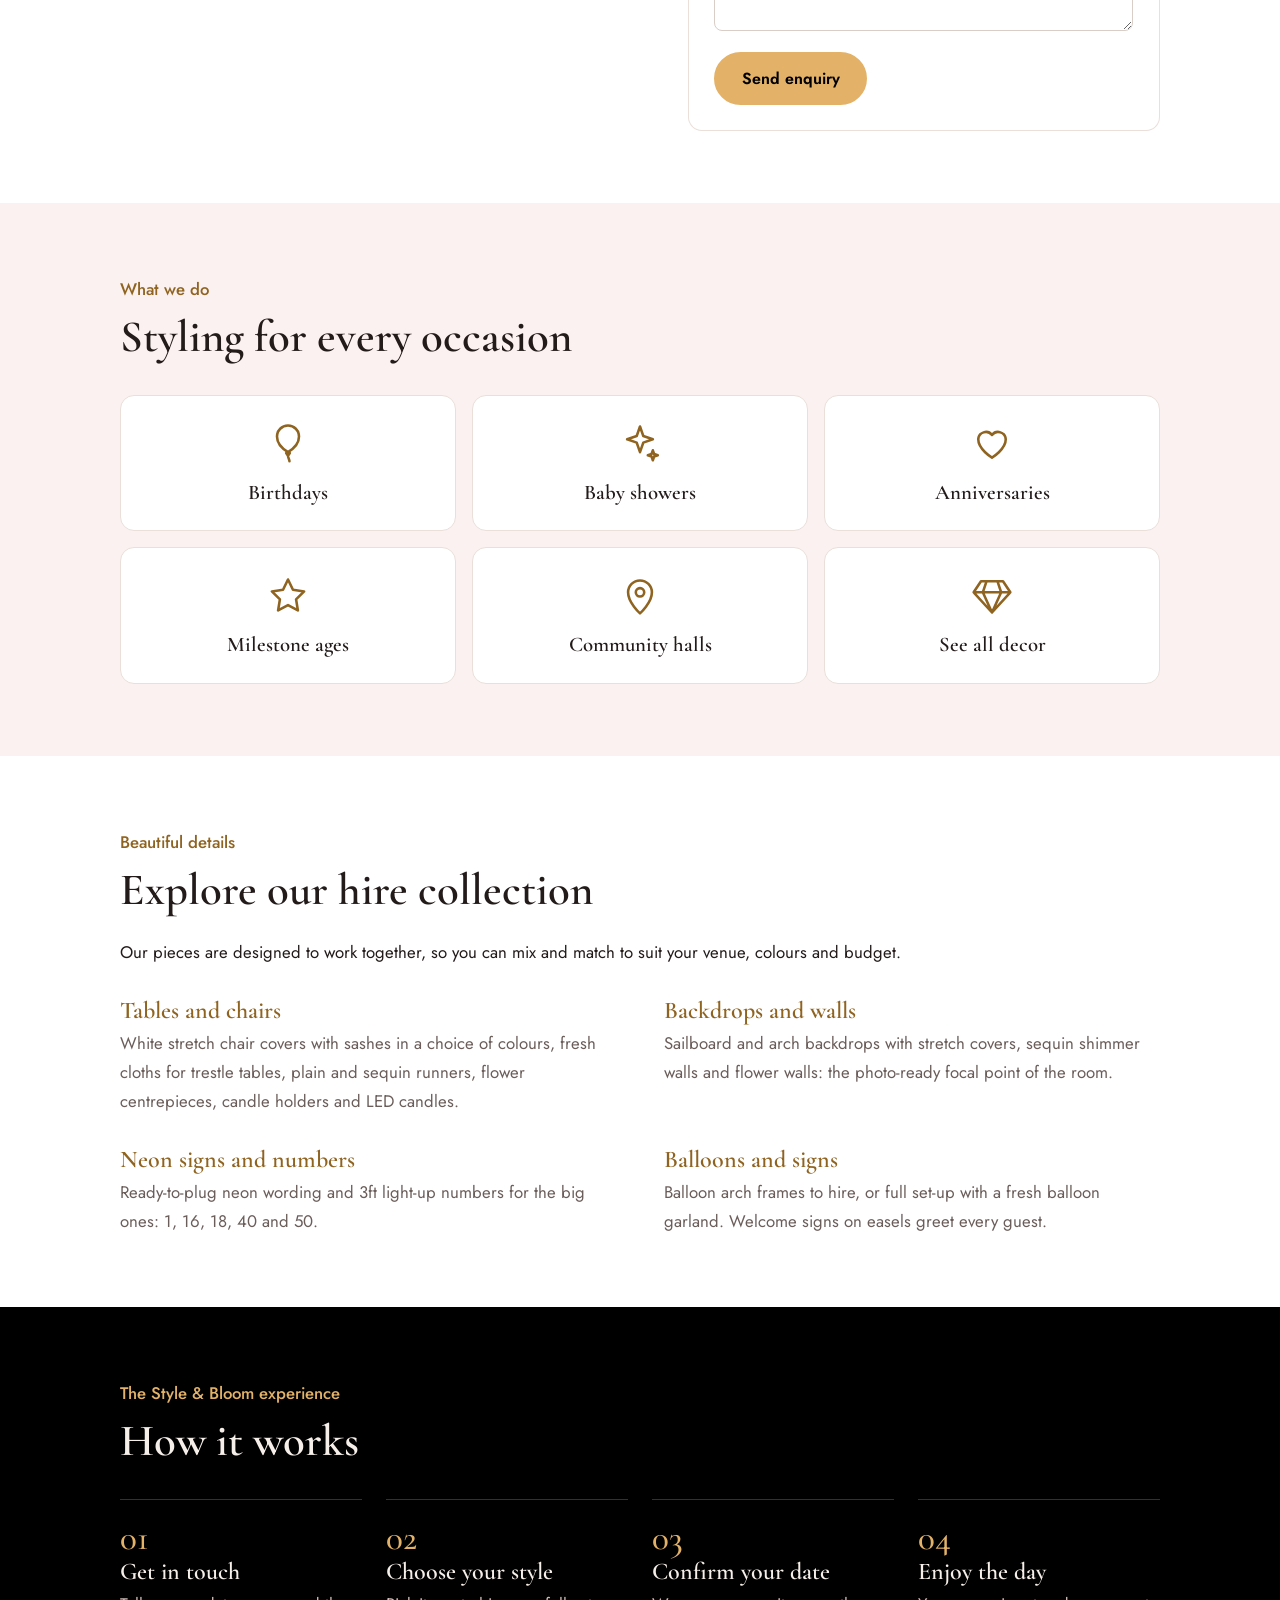
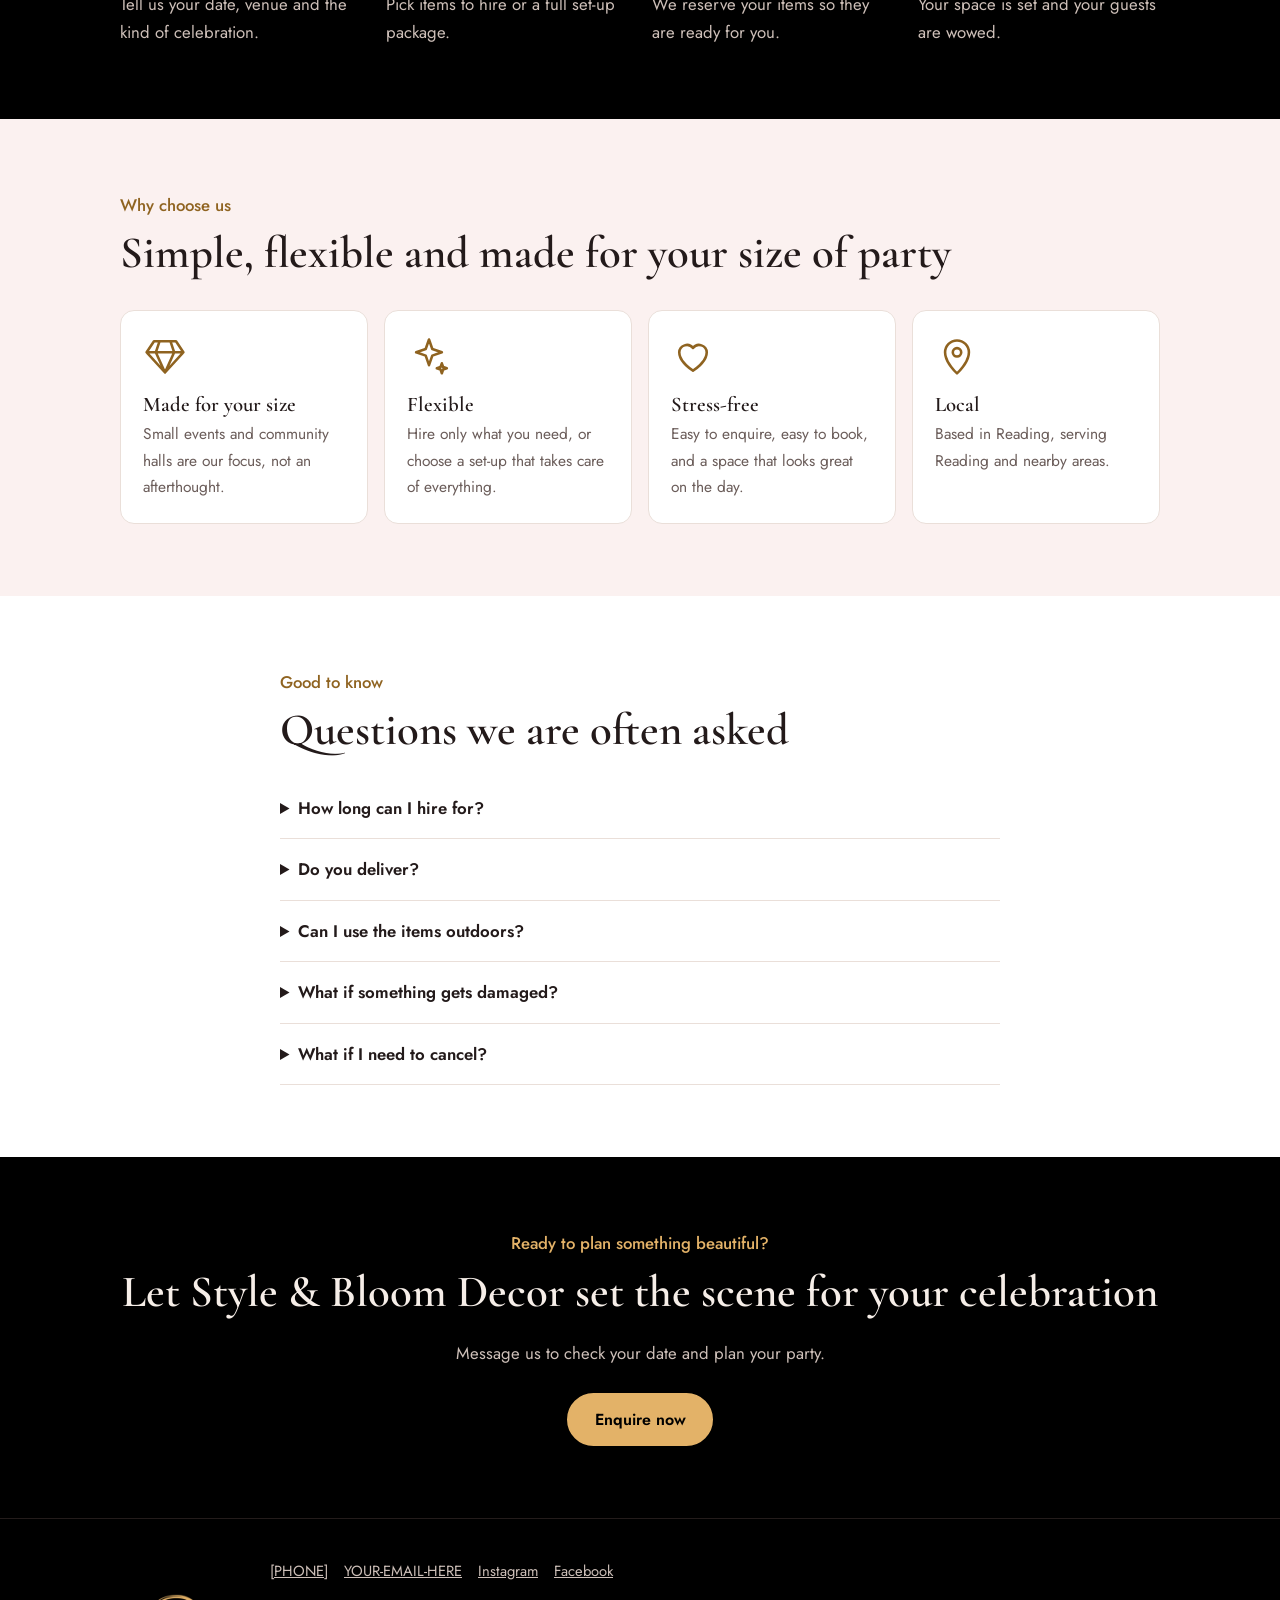
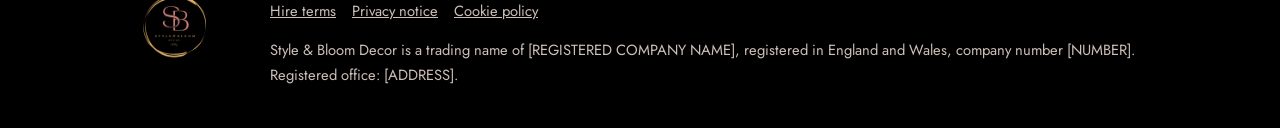
==== commit aa5850ef: "Update indexnew.html" ====
--- a/indexnew.html
+++ b/indexnew.html
@@ -44,7 +44,8 @@
 /* hero */
 .hero{text-align:center;padding:2rem 0 4.5rem}
 #garland{display:block;width:100%;height:auto;max-width:1080px;margin:0 auto}
-.hero h1{max-width:15em;margin:1rem auto .4em}
+.hero .mark{width:min(300px,70vw);aspect-ratio:1;margin:-.5rem auto .25rem}
+.hero h1{margin:0 auto .4em}
 .hero .tag{font:italic 500 1.5rem "Cormorant Garamond",serif;color:var(--gold);margin-bottom:.4rem}
 .hero p.lead{max-width:36rem;margin:0 auto 1.8rem;font-size:1.15rem}
 .btns{display:flex;gap:.8rem;justify-content:center;flex-wrap:wrap}
@@ -105,11 +106,10 @@
 <main>
 <section class="dark hero"><div class="wrap">
 <svg id="garland" viewBox="0 0 1000 150" role="img" aria-label="A garland of balloons in rose, gold and sage"></svg>
-<title>Style &amp; Bloom Decor | Party decor hire in Reading</title>
-<h1>Beautiful decor hire for celebrations of every size</h1>
-<p class="tag">Styled with care. Ready when you are.</p>
-<p class="lead">Hire the pieces you love, or let us style the whole room. Made for birthdays, baby showers, milestones and community hall parties.</p>
-<div class="btns"><a class="btn" href="#collection">Our collection</a><a class="btn alt" href="#enquire">Check your date</a></div>
+<div class="mark" role="img" aria-label="Style &amp; Bloom Decor logo: the letters S and B inside a gold ring"></div>
+<h1>Style &amp; Bloom Decor</h1>
+<p class="lead">Party decor hire and full set-up for birthdays, baby showers, milestones and community hall parties in and around Reading.</p>
+<div class="btns"><a class="btn" href="#enquire">Check your date</a><a class="btn alt" href="#collection">See the collection</a></div>
 </div></section>
 
 <section><div class="wrap split">
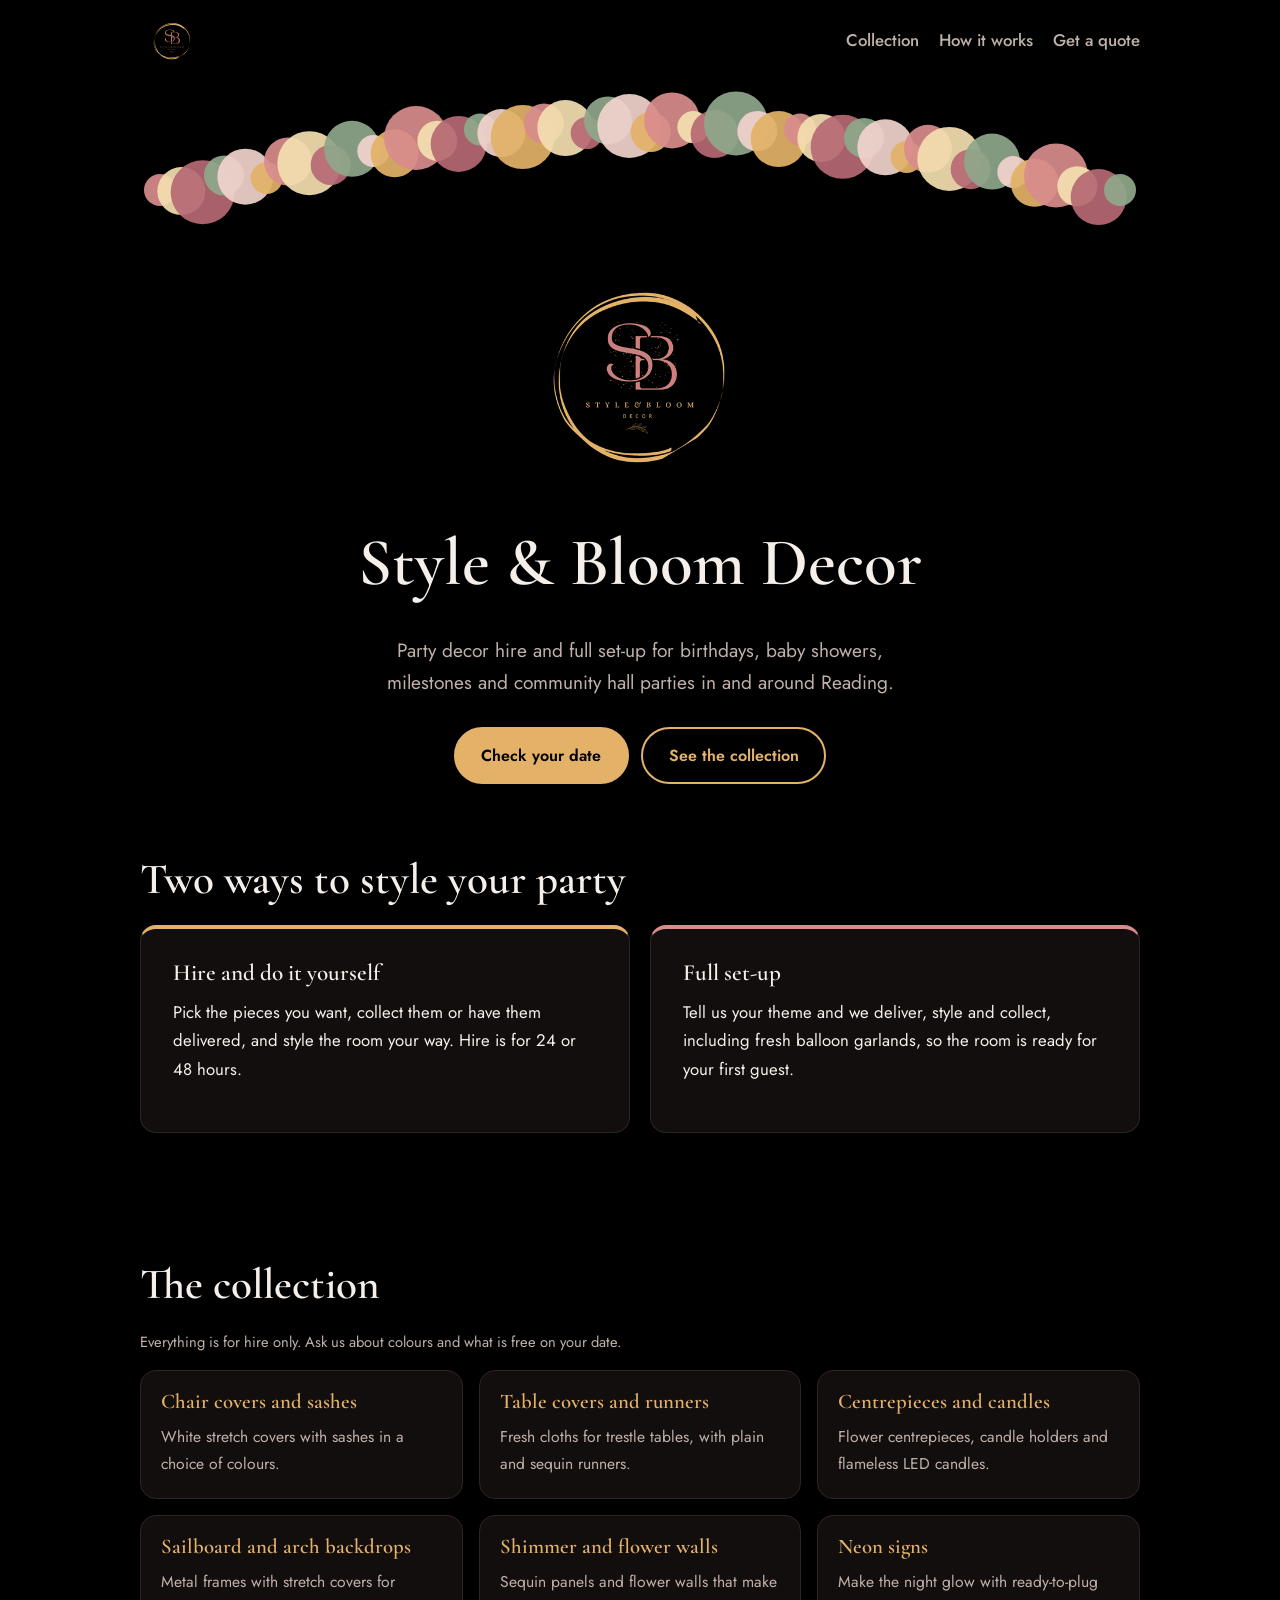
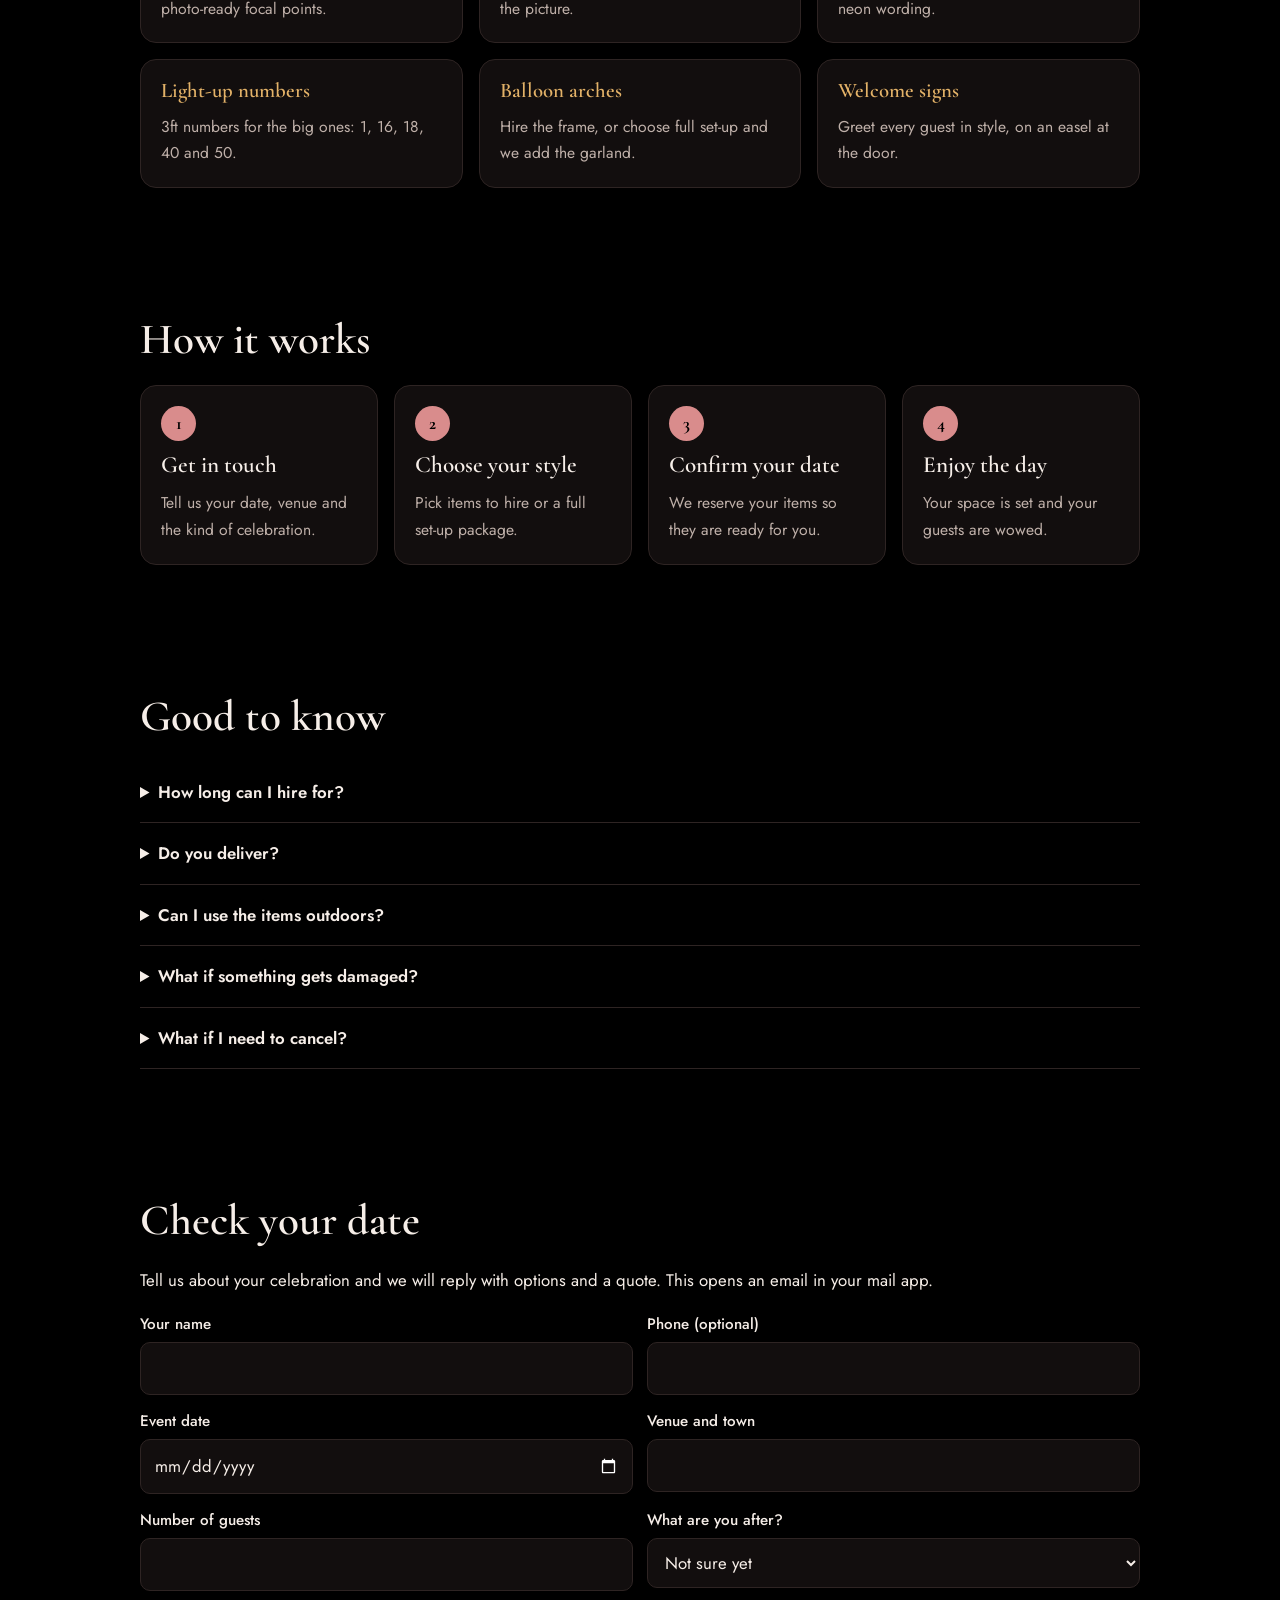
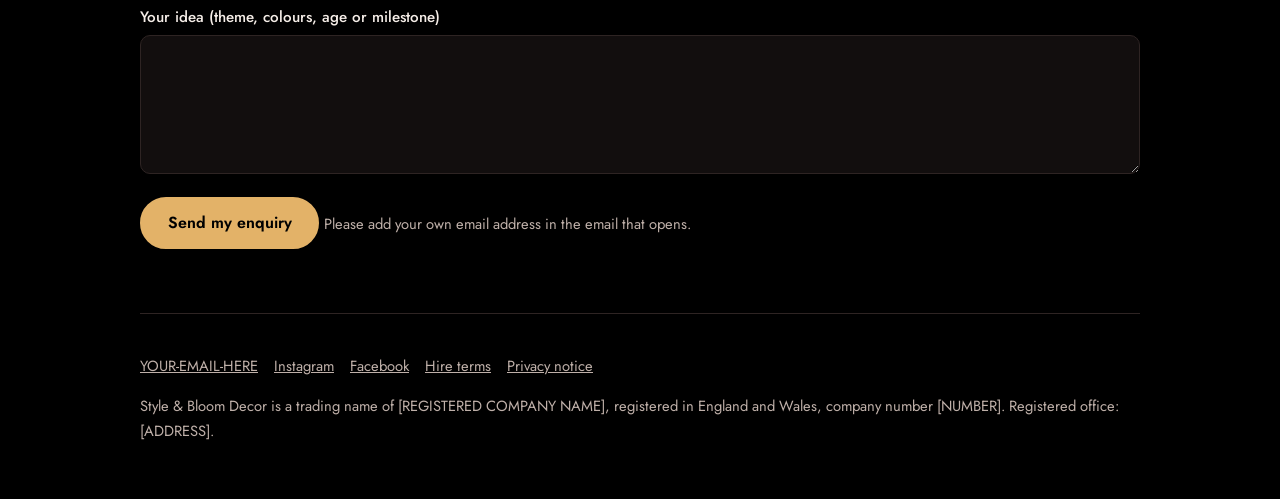
==== commit d3cc97d2: "Update indexnew.html" ====
--- a/indexnew.html
+++ b/indexnew.html
@@ -3,227 +3,158 @@
 <head>
 <meta charset="utf-8">
 <meta name="viewport" content="width=device-width, initial-scale=1">
+<meta name="color-scheme" content="dark">
 <title>Style &amp; Bloom Decor | Party decor hire in Reading</title>
-<meta name="description" content="Style &amp; Bloom Decor: party decor hire and full set-up for birthdays, baby showers, anniversaries, milestones and community hall parties in Reading and nearby.">
+<meta name="description" content="Style &amp; Bloom Decor: party decor hire and full set-up for birthdays, baby showers, milestones and community hall parties in and around Reading.">
 <meta property="og:title" content="Style &amp; Bloom Decor">
-<meta property="og:image" content="logo.png">
+<meta property="og:image" content="Logo.png">
 <link rel="icon" type="image/png" href="[data-uri]">
 <link rel="preconnect" href="https://fonts.googleapis.com">
 <link rel="preconnect" href="https://fonts.gstatic.com" crossorigin>
 <link href="https://fonts.googleapis.com/css2?family=Cormorant+Garamond:wght@500;600;700&family=Jost:wght@400;500;600&display=swap" rel="stylesheet">
 <style>
-:root{--logo:url([data-uri]);--black:#000;--gold:#e3b268;--gold-d:#8f6320;--rose:#d98c8c;--blush:#fbf1f0;--text:#231a1a;--muted:#6b5d5a;--line:#eadfd9;--cream-t:#f6eee8}
+:root{--logo:url([data-uri]);color-scheme:dark;--bg:#000;--card:#120e0e;--ink:#f6eee8;--muted:#bfb0a9;--line:#2e2423;--gold:#e3b268;--rose:#d98c8c;--btn:#e3b268;--btntext:#000}
 *{box-sizing:border-box}
 html{scroll-behavior:smooth}
-body{margin:0;background:#fff;color:var(--text);font:400 1.05rem/1.7 Jost,system-ui,-apple-system,"Segoe UI",sans-serif}
-h1,h2,h3{font-family:"Cormorant Garamond",Georgia,serif;line-height:1.1;margin:0 0 .5em;font-weight:600}
-h1{font-size:clamp(2.5rem,7vw,4.4rem)}h2{font-size:clamp(2rem,4.5vw,2.8rem)}h3{font-size:1.5rem}
-p{margin:0 0 1em}a{color:inherit}
-.wrap{max-width:1080px;margin:0 auto;padding:0 1.25rem}
-section{padding:4.5rem 0}
-.dark{background:var(--black);color:var(--cream-t)}
-.dark p{color:#cdbfb8}
-.blush{background:var(--blush)}
-.eyebrow{display:block;color:var(--gold-d);font-weight:500;margin-bottom:.6rem}
-.dark .eyebrow{color:var(--gold)}
+body{margin:0;background:var(--bg);color:var(--ink);font:400 1.05rem/1.7 Jost,system-ui,-apple-system,"Segoe UI",sans-serif}
+h1,h2,h3{font-family:"Cormorant Garamond",Georgia,"Times New Roman",serif;line-height:1.1;margin:0 0 .5em;font-weight:600}
+h1{font-size:clamp(2.4rem,7vw,4.2rem)}
+h2{font-size:clamp(1.9rem,4.5vw,2.7rem)}
+h3{font-size:1.45rem}
+p{margin:0 0 1em}
+a{color:inherit}
+.wrap{max-width:1040px;margin:0 auto;padding:0 1.25rem}
+section{padding:4rem 0}
+.top{display:flex;justify-content:space-between;align-items:center;padding:.5rem 0}
 .mark{display:block;background:var(--logo) center/contain no-repeat}
-/* top bar and header */
-.bar{background:#0b0909;color:#cdbfb8;font-size:.88rem;padding:.45rem 0;border-bottom:1px solid #241c1b}
-.bar .wrap{display:flex;justify-content:space-between;gap:1rem;flex-wrap:wrap}
-.bar a{text-decoration:none;margin-right:1.1rem}.bar a:hover{color:var(--gold)}
-header.site{background:#000;position:sticky;top:0;z-index:20;border-bottom:1px solid #241c1b}
-header.site .wrap{display:flex;justify-content:space-between;align-items:center;padding-top:.35rem;padding-bottom:.35rem}
-.mark.sm{width:68px;height:68px}
-nav{display:flex;align-items:center;gap:1.4rem}
-nav a{color:var(--cream-t);text-decoration:none;font-weight:500}nav a:hover{color:var(--gold)}
-.btn{display:inline-block;padding:.8rem 1.6rem;border-radius:999px;background:var(--gold);color:#000;font-weight:600;text-decoration:none;border:2px solid var(--gold);cursor:pointer;font:600 1rem Jost,sans-serif}
+.mark.sm{width:64px;height:64px}
+nav a{margin-left:1.25rem;text-decoration:none;color:var(--muted);font-weight:500}
+nav a:hover{color:var(--gold)}
+@media(max-width:640px){nav a.hide{display:none}}
+.hero{padding:0 0 3.5rem;text-align:center}
+#garland{display:block;width:100%;height:auto;max-width:1040px;margin:0 auto}
+.hero .mark{width:min(300px,70vw);aspect-ratio:1;margin:-.5rem auto .25rem}
+.hero p.lead{font-size:1.2rem;color:var(--muted);max-width:34rem;margin:0 auto 1.75rem}
+.btns{display:flex;gap:.75rem;justify-content:center;flex-wrap:wrap}
+.btn{display:inline-block;padding:.8rem 1.6rem;border-radius:999px;background:var(--btn);color:var(--btntext);font-weight:600;text-decoration:none;border:2px solid var(--btn);cursor:pointer;font-family:inherit;font-size:1rem}
 .btn.alt{background:transparent;color:var(--gold)}
-.light .btn{background:#000;border-color:#000;color:var(--gold)}
-nav .btn{padding:.5rem 1.2rem}
-@media(max-width:820px){nav a:not(.btn){display:none}}
-/* hero */
-.hero{text-align:center;padding:2rem 0 4.5rem}
-#garland{display:block;width:100%;height:auto;max-width:1080px;margin:0 auto}
-.hero .mark{width:min(300px,70vw);aspect-ratio:1;margin:-.5rem auto .25rem}
-.hero h1{margin:0 auto .4em}
-.hero .tag{font:italic 500 1.5rem "Cormorant Garamond",serif;color:var(--gold);margin-bottom:.4rem}
-.hero p.lead{max-width:36rem;margin:0 auto 1.8rem;font-size:1.15rem}
-.btns{display:flex;gap:.8rem;justify-content:center;flex-wrap:wrap}
-/* welcome + form */
-.split{display:grid;grid-template-columns:1.1fr 1fr;gap:3rem;align-items:start}
-.formcard{background:#fff;border:1px solid var(--line);border-top:4px solid var(--gold);border-radius:14px;padding:1.6rem}
-.formcard h3{margin-bottom:.2em}
-form{display:grid;gap:.8rem;grid-template-columns:1fr 1fr;margin-top:1rem}
+.two{display:grid;grid-template-columns:1fr 1fr;gap:1.25rem}
+.card{background:var(--card);border:1px solid var(--line);border-radius:16px;padding:1.5rem}
+.card.big{padding:2rem}
+.rose{border-top:4px solid var(--rose)}.gold{border-top:4px solid var(--gold)}
+.grid{display:grid;grid-template-columns:repeat(3,1fr);gap:1rem}
+.grid .card{padding:1.25rem}
+.grid h3{font-size:1.3rem;color:var(--gold)}
+.grid p,.steps p{margin:0;color:var(--muted);font-size:.98rem}
+.steps{list-style:none;margin:0;padding:0;display:grid;grid-template-columns:repeat(4,1fr);gap:1rem;counter-reset:s}
+.steps li{counter-increment:s;background:var(--card);border:1px solid var(--line);border-radius:16px;padding:1.25rem}
+.steps li:before{content:counter(s);display:grid;place-items:center;width:2.2rem;height:2.2rem;border-radius:50%;background:var(--rose);color:#000;font:700 1.1rem "Cormorant Garamond",serif;margin-bottom:.75rem}
+details{border-bottom:1px solid var(--line);padding:1rem 0}
+summary{font-weight:600;cursor:pointer}
+details p{margin:.6rem 0 0;color:var(--muted)}
+form{display:grid;gap:.9rem;grid-template-columns:1fr 1fr}
 form .full{grid-column:1/-1}
-label{display:block;font-weight:500;font-size:.92rem;margin-bottom:.2rem}
-input,select,textarea{width:100%;padding:.65rem .75rem;border:1px solid #d9cdc7;border-radius:8px;background:#fff;color:var(--text);font:inherit}
-input:focus,select:focus,textarea:focus,.btn:focus-visible,summary:focus-visible,a:focus-visible{outline:3px solid var(--gold-d);outline-offset:2px}
-.note{color:var(--muted);font-size:.9rem}
-/* icon grids */
-.icons{display:grid;grid-template-columns:repeat(3,1fr);gap:1rem;margin-top:2rem}
-.tile{text-align:center;background:#fff;border:1px solid var(--line);border-radius:14px;padding:1.6rem 1rem;text-decoration:none}
-.tile svg,.why svg{width:44px;height:44px;fill:none;stroke:var(--gold-d);stroke-width:1.4;stroke-linecap:round;stroke-linejoin:round;margin-bottom:.5rem}
-.tile h3{margin:0;font-size:1.3rem}
-.cols{display:grid;grid-template-columns:repeat(2,1fr);gap:2rem 3rem;margin-top:2rem}
-.cols h3{color:var(--gold-d);margin-bottom:.2em}.cols p{margin:0;color:var(--muted)}
-/* process */
-.steps{list-style:none;margin:2rem 0 0;padding:0;display:grid;grid-template-columns:repeat(4,1fr);gap:1.5rem}
-.steps li{border-top:1px solid #3a2e2c;padding-top:1rem}
-.steps b{display:block;font:500 2.2rem "Cormorant Garamond",serif;color:var(--gold)}
-.steps h3{color:var(--cream-t);margin-bottom:.2em}.steps p{margin:0}
-/* why */
-.whyg{display:grid;grid-template-columns:repeat(4,1fr);gap:1rem;margin-top:2rem}
-.why{background:#fff;border:1px solid var(--line);border-radius:14px;padding:1.4rem}
-.why h3{font-size:1.3rem;margin-bottom:.2em}.why p{margin:0;color:var(--muted);font-size:.97rem}
-/* faq */
-details{border-bottom:1px solid var(--line);padding:1rem 0}summary{font-weight:600;cursor:pointer}details p{margin:.6rem 0 0;color:var(--muted)}
-/* cta + footer */
-.cta{text-align:center}.cta p{max-width:34rem;margin:0 auto 1.6rem}
-footer{background:#000;color:#cdbfb8;border-top:1px solid #241c1b;padding:2.5rem 0;font-size:.92rem}
-footer .wrap{display:grid;grid-template-columns:auto 1fr;gap:1.5rem 2.5rem;align-items:center}
-.mark.ft{width:110px;height:110px}
+label{display:block;font-weight:500;font-size:.95rem;margin-bottom:.25rem}
+input,select,textarea{width:100%;padding:.7rem .8rem;border:1px solid var(--line);border-radius:10px;background:var(--card);color:var(--ink);font:inherit}
+input:focus,select:focus,textarea:focus,.btn:focus-visible,summary:focus-visible,a:focus-visible{outline:3px solid var(--gold);outline-offset:2px}
+.note{color:var(--muted);font-size:.92rem}
+footer{border-top:1px solid var(--line);padding:2.5rem 0;color:var(--muted);font-size:.92rem}
 footer a{margin-right:1rem}
-@media(max-width:860px){.split{grid-template-columns:1fr}.icons{grid-template-columns:1fr 1fr}.whyg,.steps{grid-template-columns:1fr 1fr}.cols{grid-template-columns:1fr}}
-@media(max-width:520px){.icons,.whyg,.steps,form{grid-template-columns:1fr}footer .wrap{grid-template-columns:1fr}}
+@media(max-width:760px){.two,.grid,form{grid-template-columns:1fr}.steps{grid-template-columns:1fr 1fr}}
+@media(max-width:460px){.steps{grid-template-columns:1fr}}
 </style>
 </head>
 <body>
-<svg width="0" height="0" style="position:absolute" aria-hidden="true"><defs>
-<symbol id="i-balloon" viewBox="0 0 24 24"><path d="M12 2.5c-3.4 0-6 2.6-6 6 0 3.8 3 6.7 6 8.5 3-1.8 6-4.7 6-8.5 0-3.4-2.6-6-6-6z"/><path d="M11 17.5l1 1.5 1-1.5M12 19c0 1.2.8 2 .8 3"/></symbol>
-<symbol id="i-heart" viewBox="0 0 24 24"><path d="M12 20s-7.5-4.5-7.5-10A4.2 4.2 0 0 1 12 7.6 4.2 4.2 0 0 1 19.5 10c0 5.5-7.5 10-7.5 10z"/></symbol>
-<symbol id="i-star" viewBox="0 0 24 24"><path d="M12 3l2.7 5.6 6.1.9-4.4 4.3 1 6.1L12 17l-5.4 2.9 1-6.1-4.4-4.3 6.1-.9z"/></symbol>
-<symbol id="i-spark" viewBox="0 0 24 24"><path d="M12 3l1.8 5.2L19 10l-5.2 1.8L12 17l-1.8-5.2L5 10l5.2-1.8zM19 16l.7 2 2 .7-2 .7-.7 2-.7-2-2-.7 2-.7z"/></symbol>
-<symbol id="i-pin" viewBox="0 0 24 24"><path d="M12 21.5s-6.5-5.8-6.5-11.5a6.5 6.5 0 0 1 13 0c0 5.700-6.500 11.500-6.500 11.500z"/><circle cx="12" cy="10" r="2.3"/></symbol>
-<symbol id="i-gem" viewBox="0 0 24 24"><path d="M6 4h12l4 6-10 11L2 10zM2 10h20M9 4l-2 6 5 11 5-11-2-6"/></symbol>
-</defs></svg>
-
-<div class="bar"><div class="wrap"><span><a href="tel:PHONE-HERE">[PHONE]</a><a href="mailto:YOUR-EMAIL-HERE">YOUR-EMAIL-HERE</a></span><span><a href="#">Instagram</a><a href="#">Facebook</a></span></div></div>
-<header class="site"><div class="wrap">
+<div class="wrap">
+<header class="top">
 <a class="mark sm" href="#" aria-label="Style &amp; Bloom Decor home"></a>
-<nav><a href="#occasions">Occasions</a><a href="#collection">Collection</a><a href="#how">How it works</a><a href="#faq">Good to know</a><a class="btn" href="#enquire">Enquire</a></nav>
-</div></header>
+<nav><a class="hide" href="#collection">Collection</a><a class="hide" href="#how">How it works</a><a href="#quote">Get a quote</a></nav>
+</header>
 
 <main>
-<section class="dark hero"><div class="wrap">
+<section class="hero">
 <svg id="garland" viewBox="0 0 1000 150" role="img" aria-label="A garland of balloons in rose, gold and sage"></svg>
 <div class="mark" role="img" aria-label="Style &amp; Bloom Decor logo: the letters S and B inside a gold ring"></div>
 <h1>Style &amp; Bloom Decor</h1>
 <p class="lead">Party decor hire and full set-up for birthdays, baby showers, milestones and community hall parties in and around Reading.</p>
-<div class="btns"><a class="btn" href="#enquire">Check your date</a><a class="btn alt" href="#collection">See the collection</a></div>
-</div></section>
+<div class="btns"><a class="btn" href="#quote">Check your date</a><a class="btn alt" href="#collection">See the collection</a></div>
+</section>
 
-<section><div class="wrap split">
-<div>
-<span class="eyebrow">Welcome to Style &amp; Bloom Decor</span>
-<h2>Decor hire in Reading, without the big-event price tag</h2>
-<p>Every celebration deserves to look and feel special, whether it is a first birthday at home or a milestone party in the community hall. We hire out stylish decor for small and medium events, so a bare room becomes a space your guests will talk about.</p>
-<p>Choose the pieces you want and style the room yourself, or tell us your theme and we will deliver, set up and collect, including fresh balloon garlands, so you can enjoy the day.</p>
-<p class="note">Everything is for hire only. Hire is for 24 or 48 hours.</p>
+<section id="what" style="padding-top:1rem">
+<h2>Two ways to style your party</h2>
+<div class="two">
+<div class="card big gold"><h3>Hire and do it yourself</h3><p>Pick the pieces you want, collect them or have them delivered, and style the room your way. Hire is for 24 or 48 hours.</p></div>
+<div class="card big rose"><h3>Full set-up</h3><p>Tell us your theme and we deliver, style and collect, including fresh balloon garlands, so the room is ready for your first guest.</p></div>
 </div>
-<div class="formcard" id="enquire">
-<h3>Let us bring the style to your event</h3>
-<p class="note" style="margin:0">Tell us about your day and we will reply with options and a quote. This opens an email in your mail app.</p>
-<form id="enq">
-<div><label for="name">Your name</label><input id="name" required autocomplete="name"></div>
-<div><label for="phone">Telephone</label><input id="phone" type="tel" autocomplete="tel"></div>
-<div class="full"><label for="mail">Your email</label><input id="mail" type="email" autocomplete="email"></div>
-<div><label for="date">Event date</label><input id="date" type="date" required></div>
-<div><label for="venue">Venue</label><input id="venue" required></div>
-<div class="full"><label for="decor">Decor you are considering</label><input id="decor" placeholder="e.g. backdrop, neon sign, number, chair covers"></div>
-<div class="full"><label for="msg">Preferred style or colours</label><textarea id="msg" rows="3"></textarea></div>
-<div class="full"><button class="btn" type="submit">Send enquiry</button></div>
-</form>
+</section>
+
+<section id="collection">
+<h2>The collection</h2>
+<p class="note">Everything is for hire only. Ask us about colours and what is free on your date.</p>
+<div class="grid">
+<div class="card"><h3>Chair covers and sashes</h3><p>White stretch covers with sashes in a choice of colours.</p></div>
+<div class="card"><h3>Table covers and runners</h3><p>Fresh cloths for trestle tables, with plain and sequin runners.</p></div>
+<div class="card"><h3>Centrepieces and candles</h3><p>Flower centrepieces, candle holders and flameless LED candles.</p></div>
+<div class="card"><h3>Sailboard and arch backdrops</h3><p>Metal frames with stretch covers for photo-ready focal points.</p></div>
+<div class="card"><h3>Shimmer and flower walls</h3><p>Sequin panels and flower walls that make the picture.</p></div>
+<div class="card"><h3>Neon signs</h3><p>Make the night glow with ready-to-plug neon wording.</p></div>
+<div class="card"><h3>Light-up numbers</h3><p>3ft numbers for the big ones: 1, 16, 18, 40 and 50.</p></div>
+<div class="card"><h3>Balloon arches</h3><p>Hire the frame, or choose full set-up and we add the garland.</p></div>
+<div class="card"><h3>Welcome signs</h3><p>Greet every guest in style, on an easel at the door.</p></div>
 </div>
-</div></section>
+</section>
 
-<section class="blush" id="occasions"><div class="wrap">
-<span class="eyebrow">What we do</span>
-<h2>Styling for every occasion</h2>
-<div class="icons">
-<div class="tile"><svg><use href="#i-balloon"/></svg><h3>Birthdays</h3></div>
-<div class="tile"><svg><use href="#i-spark"/></svg><h3>Baby showers</h3></div>
-<div class="tile"><svg><use href="#i-heart"/></svg><h3>Anniversaries</h3></div>
-<div class="tile"><svg><use href="#i-star"/></svg><h3>Milestone ages</h3></div>
-<div class="tile"><svg><use href="#i-pin"/></svg><h3>Community halls</h3></div>
-<a class="tile" href="#collection"><svg><use href="#i-gem"/></svg><h3>See all decor</h3></a>
-</div>
-</div></section>
-
-<section id="collection"><div class="wrap">
-<span class="eyebrow">Beautiful details</span>
-<h2>Explore our hire collection</h2>
-<p>Our pieces are designed to work together, so you can mix and match to suit your venue, colours and budget.</p>
-<div class="cols">
-<div><h3>Tables and chairs</h3><p>White stretch chair covers with sashes in a choice of colours, fresh cloths for trestle tables, plain and sequin runners, flower centrepieces, candle holders and LED candles.</p></div>
-<div><h3>Backdrops and walls</h3><p>Sailboard and arch backdrops with stretch covers, sequin shimmer walls and flower walls: the photo-ready focal point of the room.</p></div>
-<div><h3>Neon signs and numbers</h3><p>Ready-to-plug neon wording and 3ft light-up numbers for the big ones: 1, 16, 18, 40 and 50.</p></div>
-<div><h3>Balloons and signs</h3><p>Balloon arch frames to hire, or full set-up with a fresh balloon garland. Welcome signs on easels greet every guest.</p></div>
-</div>
-</div></section>
-
-<section class="dark" id="how"><div class="wrap">
-<span class="eyebrow">The Style &amp; Bloom experience</span>
+<section id="how">
 <h2>How it works</h2>
 <ol class="steps">
-<li><b>01</b><h3>Get in touch</h3><p>Tell us your date, venue and the kind of celebration.</p></li>
-<li><b>02</b><h3>Choose your style</h3><p>Pick items to hire or a full set-up package.</p></li>
-<li><b>03</b><h3>Confirm your date</h3><p>We reserve your items so they are ready for you.</p></li>
-<li><b>04</b><h3>Enjoy the day</h3><p>Your space is set and your guests are wowed.</p></li>
+<li><h3>Get in touch</h3><p>Tell us your date, venue and the kind of celebration.</p></li>
+<li><h3>Choose your style</h3><p>Pick items to hire or a full set-up package.</p></li>
+<li><h3>Confirm your date</h3><p>We reserve your items so they are ready for you.</p></li>
+<li><h3>Enjoy the day</h3><p>Your space is set and your guests are wowed.</p></li>
 </ol>
-</div></section>
+</section>
 
-<!-- GALLERY: add your photos to the repository (for example images/setup1.jpg) then remove these comment marks.
-<section id="gallery"><div class="wrap"><span class="eyebrow">Our work</span><h2>Recent setups</h2>
-<div class="icons"><img src="images/setup1.jpg" alt="Describe the setup"><img src="images/setup2.jpg" alt="Describe the setup"><img src="images/setup3.jpg" alt="Describe the setup"></div></div></section>
--->
-
-<section class="blush"><div class="wrap">
-<span class="eyebrow">Why choose us</span>
-<h2>Simple, flexible and made for your size of party</h2>
-<div class="whyg">
-<div class="why"><svg><use href="#i-gem"/></svg><h3>Made for your size</h3><p>Small events and community halls are our focus, not an afterthought.</p></div>
-<div class="why"><svg><use href="#i-spark"/></svg><h3>Flexible</h3><p>Hire only what you need, or choose a set-up that takes care of everything.</p></div>
-<div class="why"><svg><use href="#i-heart"/></svg><h3>Stress-free</h3><p>Easy to enquire, easy to book, and a space that looks great on the day.</p></div>
-<div class="why"><svg><use href="#i-pin"/></svg><h3>Local</h3><p>Based in Reading, serving Reading and nearby areas.</p></div>
-</div>
-</div></section>
-
-<section id="faq"><div class="wrap" style="max-width:760px">
-<span class="eyebrow">Good to know</span>
-<h2>Questions we are often asked</h2>
+<section id="faq">
+<h2>Good to know</h2>
 <details><summary>How long can I hire for?</summary><p>Hire is for 24 or 48 hours. Your quote shows the exact collection and return times.</p></details>
 <details><summary>Do you deliver?</summary><p>Yes, in Reading and nearby areas. A delivery fee applies and is shown in your quote.</p></details>
 <details><summary>Can I use the items outdoors?</summary><p>Only if we have agreed it in writing. Electrical items such as neon signs and light-up numbers are for indoor use.</p></details>
 <details><summary>What if something gets damaged?</summary><p>Normal wear and tear is fine. We take a refundable deposit and check everything when it comes back.</p></details>
 <details><summary>What if I need to cancel?</summary><p>Our hire agreement sets out the charges, which depend on how far ahead of your event you cancel.</p></details>
-</div></section>
+</section>
 
-<section class="dark cta"><div class="wrap">
-<span class="eyebrow">Ready to plan something beautiful?</span>
-<h2>Let Style &amp; Bloom Decor set the scene for your celebration</h2>
-<p>Message us to check your date and plan your party.</p>
-<a class="btn" href="#enquire">Enquire now</a>
-</div></section>
+<section id="quote">
+<h2>Check your date</h2>
+<p>Tell us about your celebration and we will reply with options and a quote. This opens an email in your mail app.</p>
+<form id="enq">
+<div><label for="name">Your name</label><input id="name" required autocomplete="name"></div>
+<div><label for="phone">Phone (optional)</label><input id="phone" type="tel" autocomplete="tel"></div>
+<div><label for="date">Event date</label><input id="date" type="date" required></div>
+<div><label for="venue">Venue and town</label><input id="venue" required></div>
+<div><label for="guests">Number of guests</label><input id="guests" type="number" min="1" max="50"></div>
+<div><label for="pkg">What are you after?</label><select id="pkg"><option>Not sure yet</option><option>Hire and do it yourself</option><option>Full set-up</option></select></div>
+<div class="full"><label for="msg">Your idea (theme, colours, age or milestone)</label><textarea id="msg" rows="4"></textarea></div>
+<div class="full"><button class="btn" type="submit">Send my enquiry</button> <span class="note">Please add your own email address in the email that opens.</span></div>
+</form>
+</section>
 </main>
 
-<footer><div class="wrap">
-<div class="mark ft" role="img" aria-label="Style &amp; Bloom Decor logo"></div>
-<div>
-<p><a href="tel:PHONE-HERE">[PHONE]</a><a href="mailto:YOUR-EMAIL-HERE">YOUR-EMAIL-HERE</a><a href="#">Instagram</a><a href="#">Facebook</a></p>
-<p><a href="#">Hire terms</a><a href="#">Privacy notice</a><a href="#">Cookie policy</a></p>
-<p style="margin:0">Style &amp; Bloom Decor is a trading name of [REGISTERED COMPANY NAME], registered in England and Wales, company number [NUMBER]. Registered office: [ADDRESS].</p>
+<footer>
+<p><a href="mailto:YOUR-EMAIL-HERE">YOUR-EMAIL-HERE</a><a href="#">Instagram</a><a href="#">Facebook</a><a href="#">Hire terms</a><a href="#">Privacy notice</a></p>
+<p>Style &amp; Bloom Decor is a trading name of [REGISTERED COMPANY NAME], registered in England and Wales, company number [NUMBER]. Registered office: [ADDRESS].</p>
+</footer>
 </div>
-</div></footer>
 
 <script>
 // 1. Replace this with your business email address.
 var EMAIL = "YOUR-EMAIL-HERE";
-// 2. Balloon garland in the logo's rose and gold.
+// 2. Balloon garland across the top of the page, in the logo's rose and gold.
 (function(){
   var svg=document.getElementById("garland"),ns="http://www.w3.org/2000/svg";
   var cols=["#d98c8c","#e3b268","#f1d3cc","#8fa88b","#b76a74","#f3dfb0"],n=46,i,c,x,y,r;
   for(i=0;i<n;i++){
-    x=20+i*(960/(n-1)); y=110-Math.sin(i/(n-1)*Math.PI)*70; r=16+((i*7)%5)*4;
+    x=20+i*(960/(n-1)); y=110-Math.sin(i/(n-1)*Math.PI)*70;
+    r=16+((i*7)%5)*4;
     c=document.createElementNS(ns,"circle");
     c.setAttribute("cx",x);c.setAttribute("cy",y+((i%3)*6));c.setAttribute("r",r);
     c.setAttribute("fill",cols[(i*5)%cols.length]);c.setAttribute("opacity",".92");
@@ -234,7 +165,7 @@
 document.getElementById("enq").addEventListener("submit",function(e){
   e.preventDefault();
   var v=function(id){return document.getElementById(id).value.trim();};
-  var body="Name: "+v("name")+"\nTelephone: "+v("phone")+"\nEmail: "+v("mail")+"\nEvent date: "+v("date")+"\nVenue: "+v("venue")+"\nDecor considering: "+v("decor")+"\n\nStyle / colours: "+v("msg");
+  var body="Name: "+v("name")+"\nPhone: "+v("phone")+"\nEvent date: "+v("date")+"\nVenue: "+v("venue")+"\nGuests: "+v("guests")+"\nLooking for: "+v("pkg")+"\n\n"+v("msg");
   window.location.href="mailto:"+EMAIL+"?subject="+encodeURIComponent("Enquiry for "+v("date")+" from "+v("name"))+"&body="+encodeURIComponent(body);
 });
 </script>
